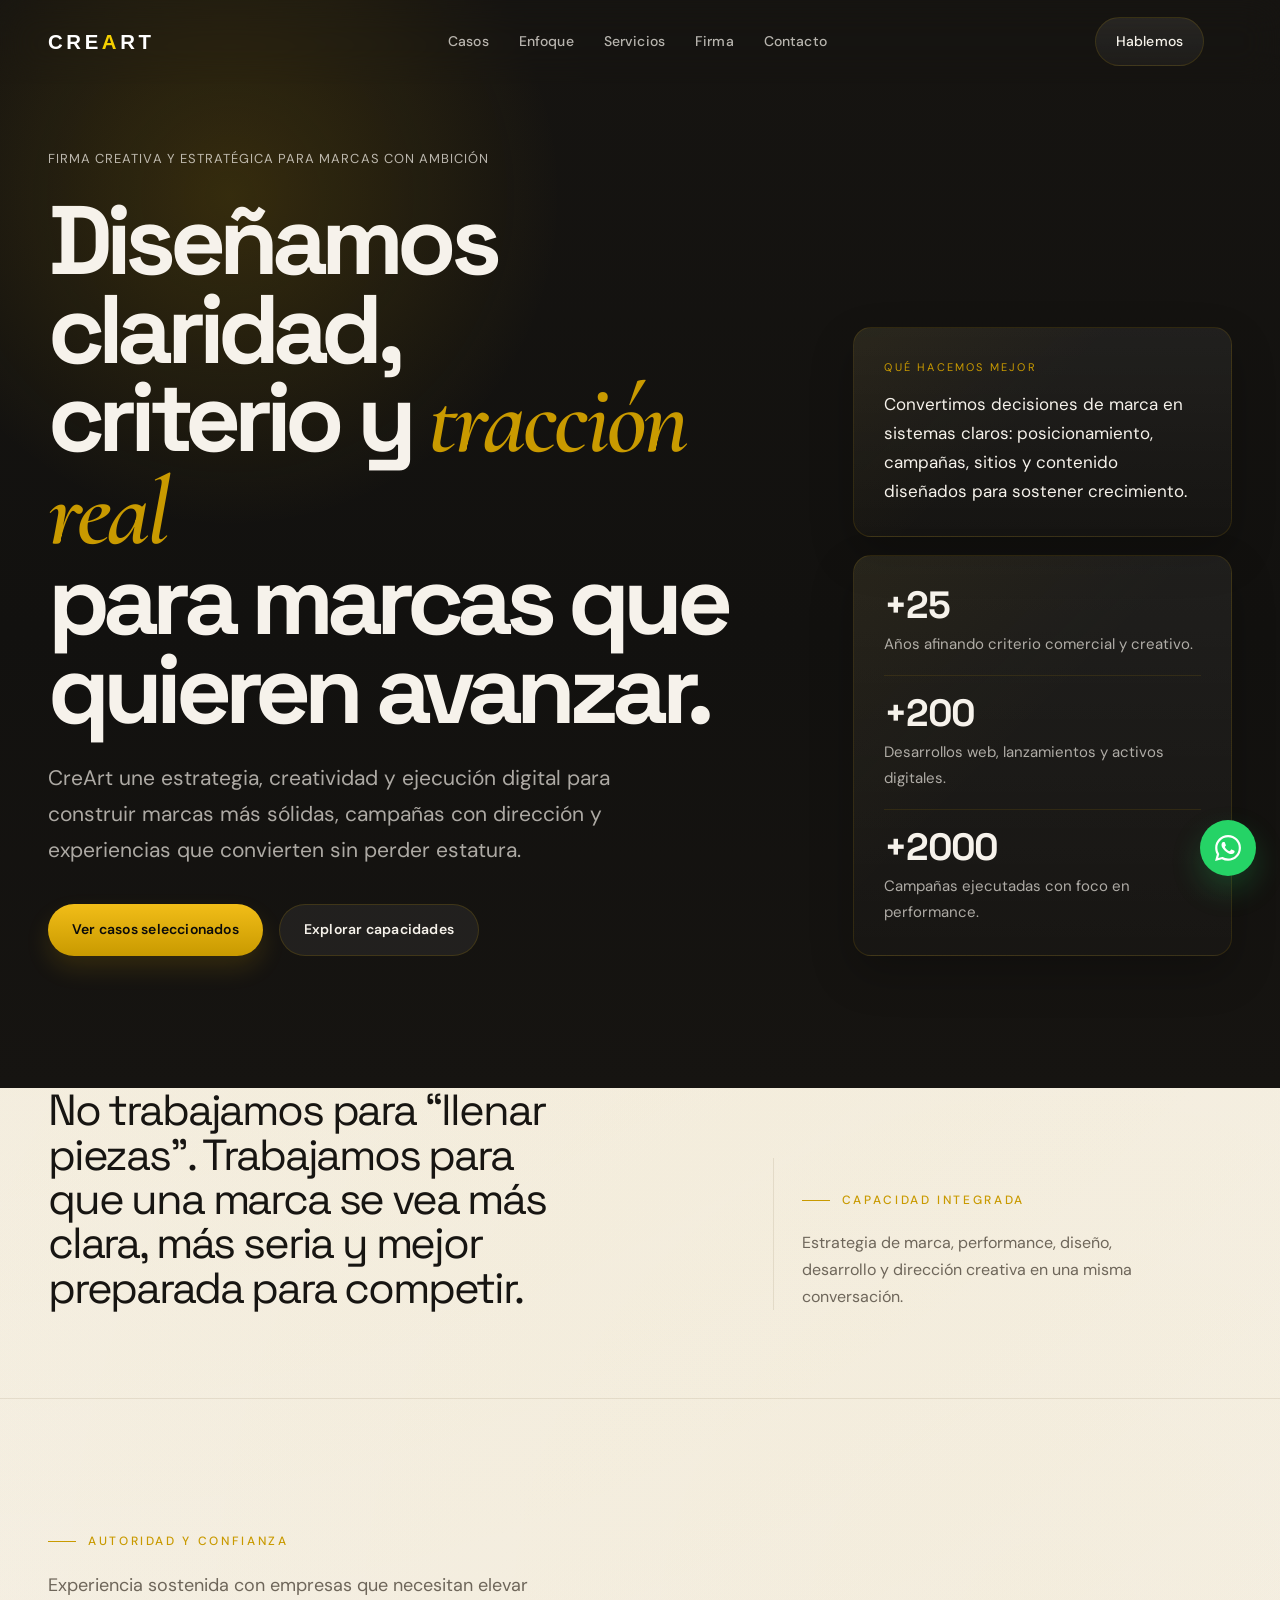
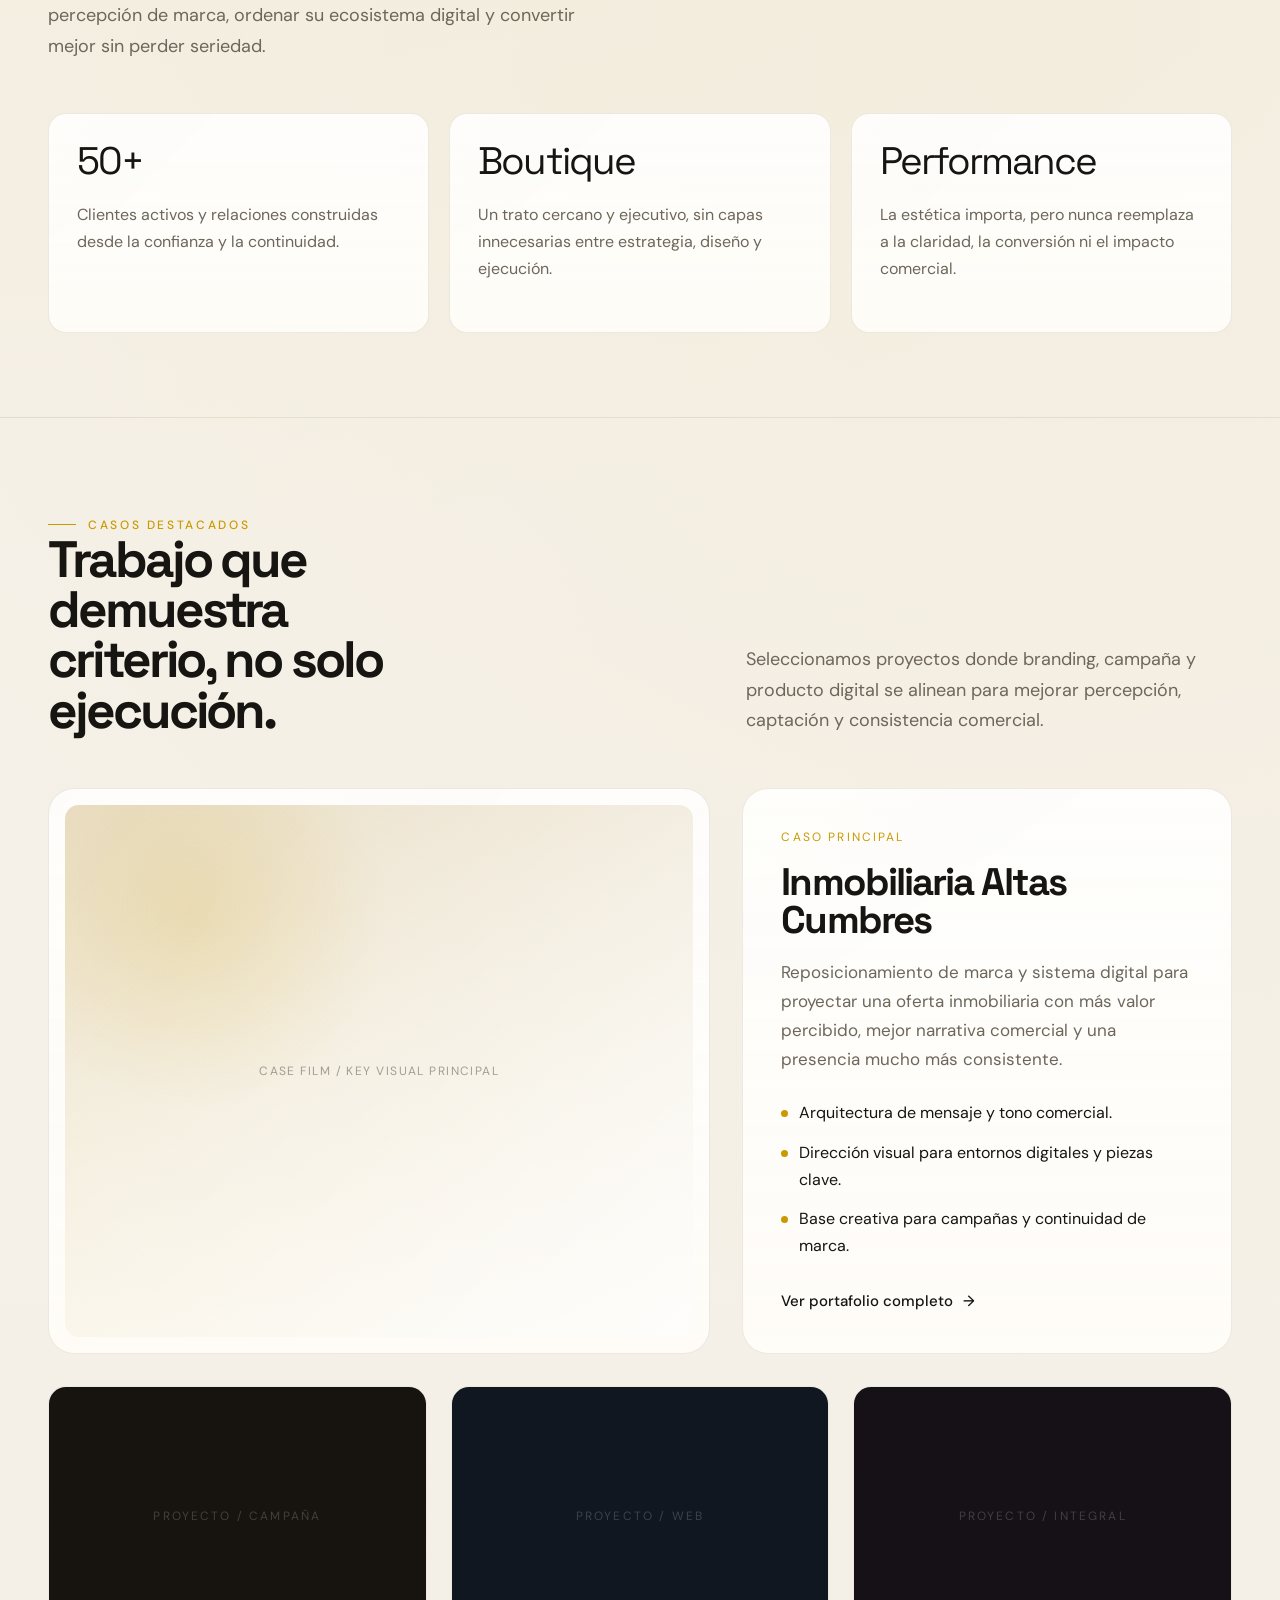
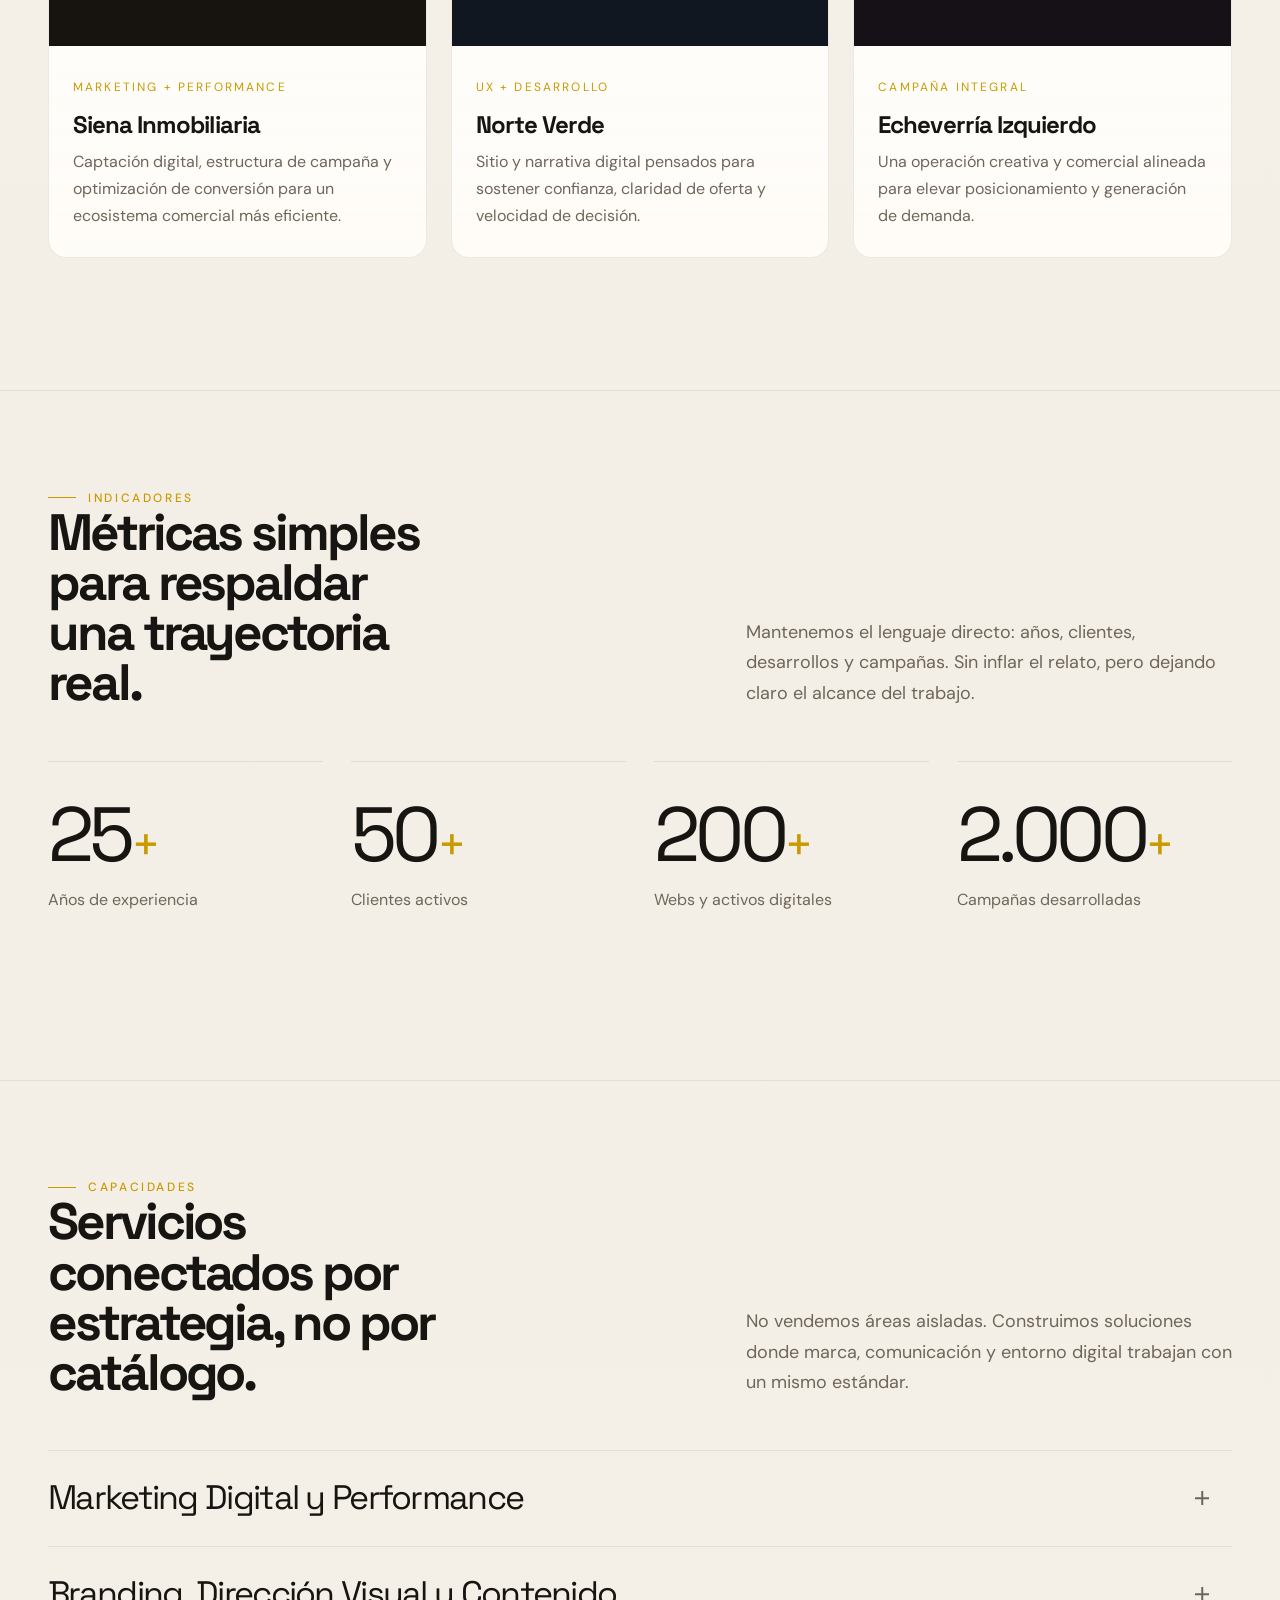
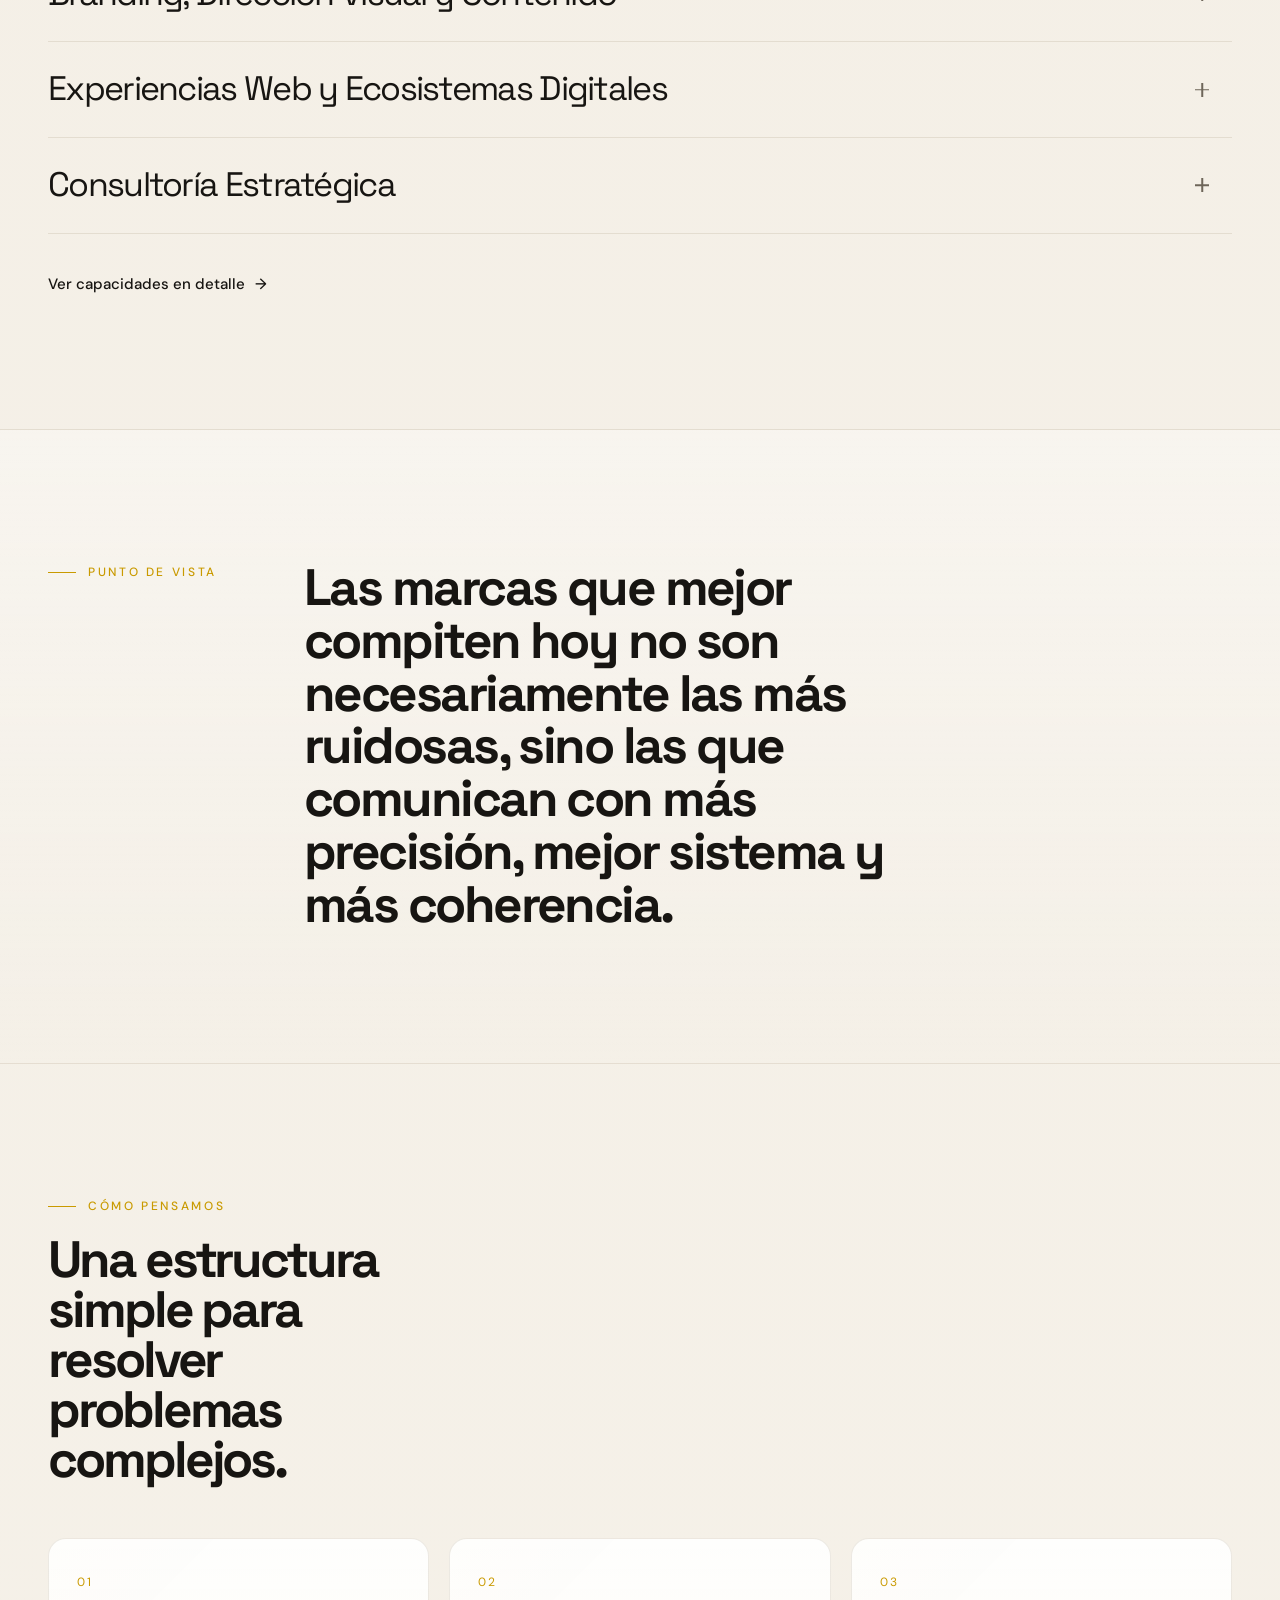
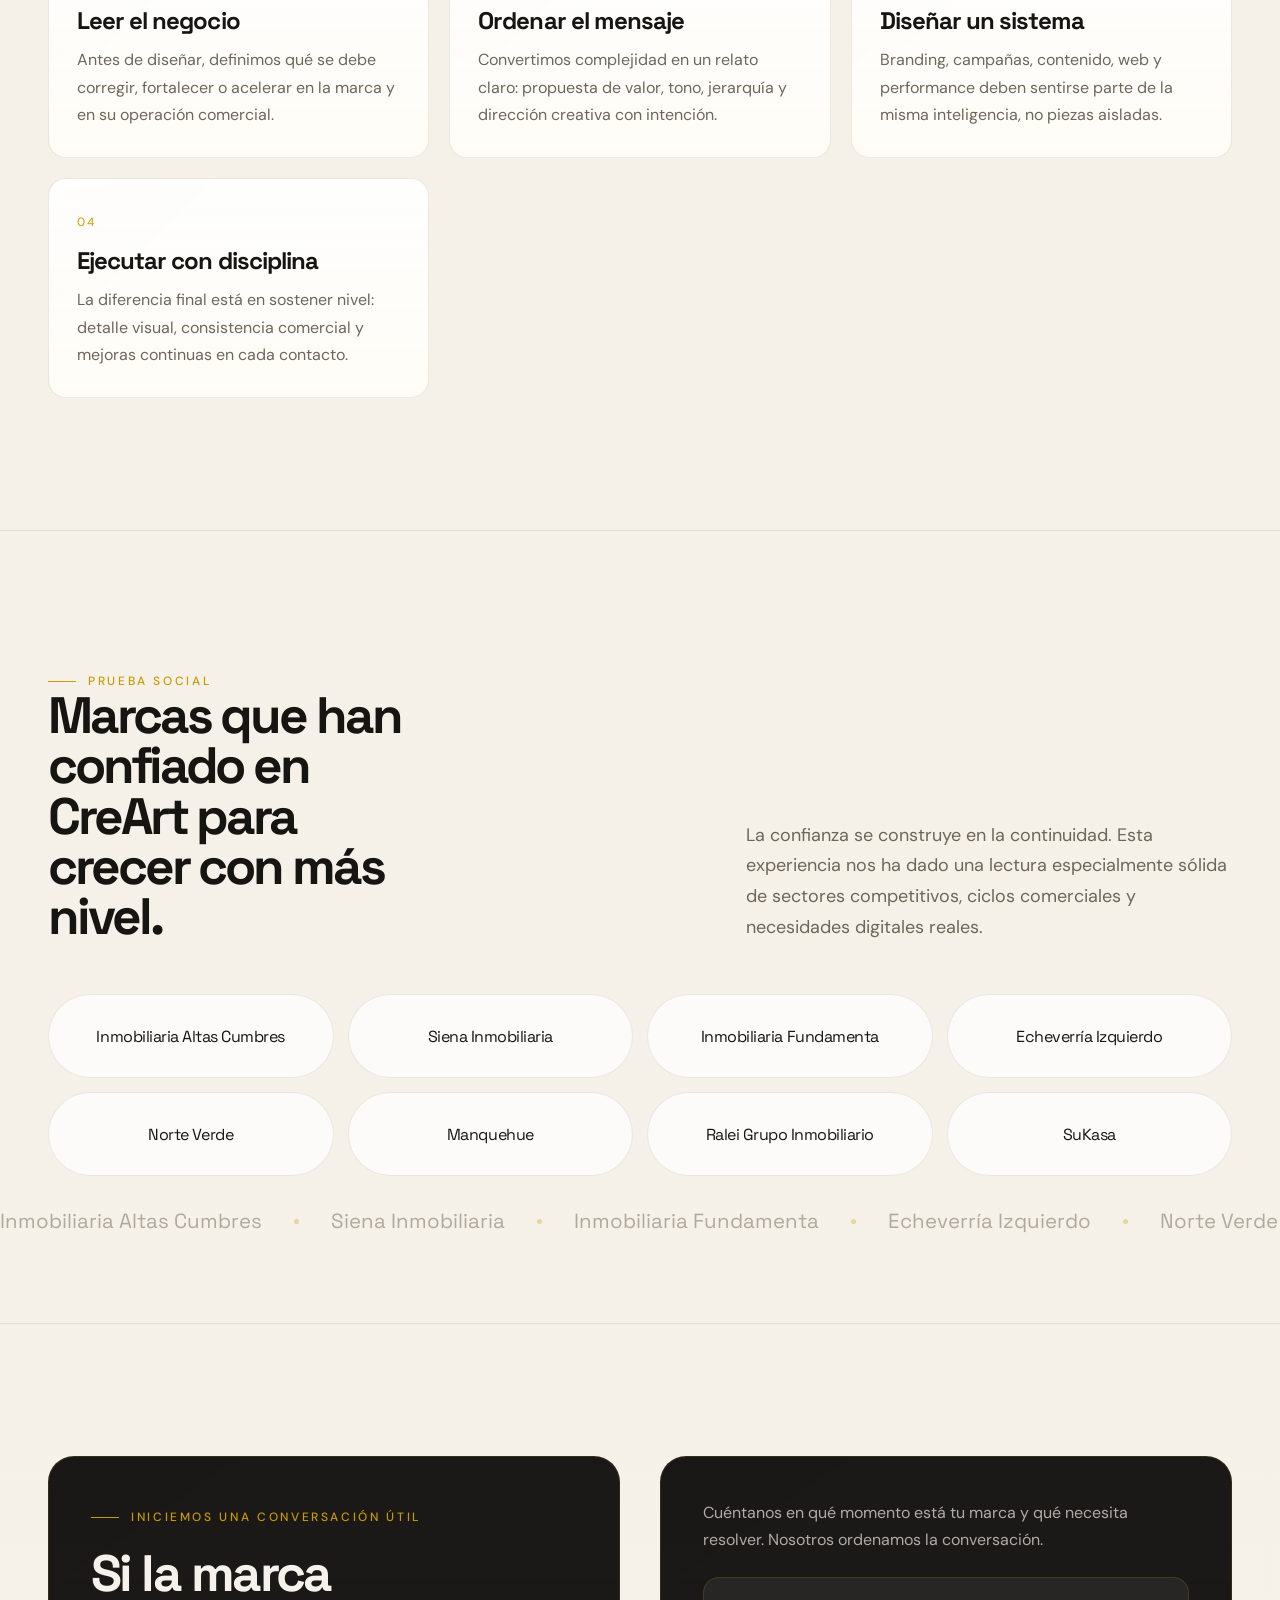
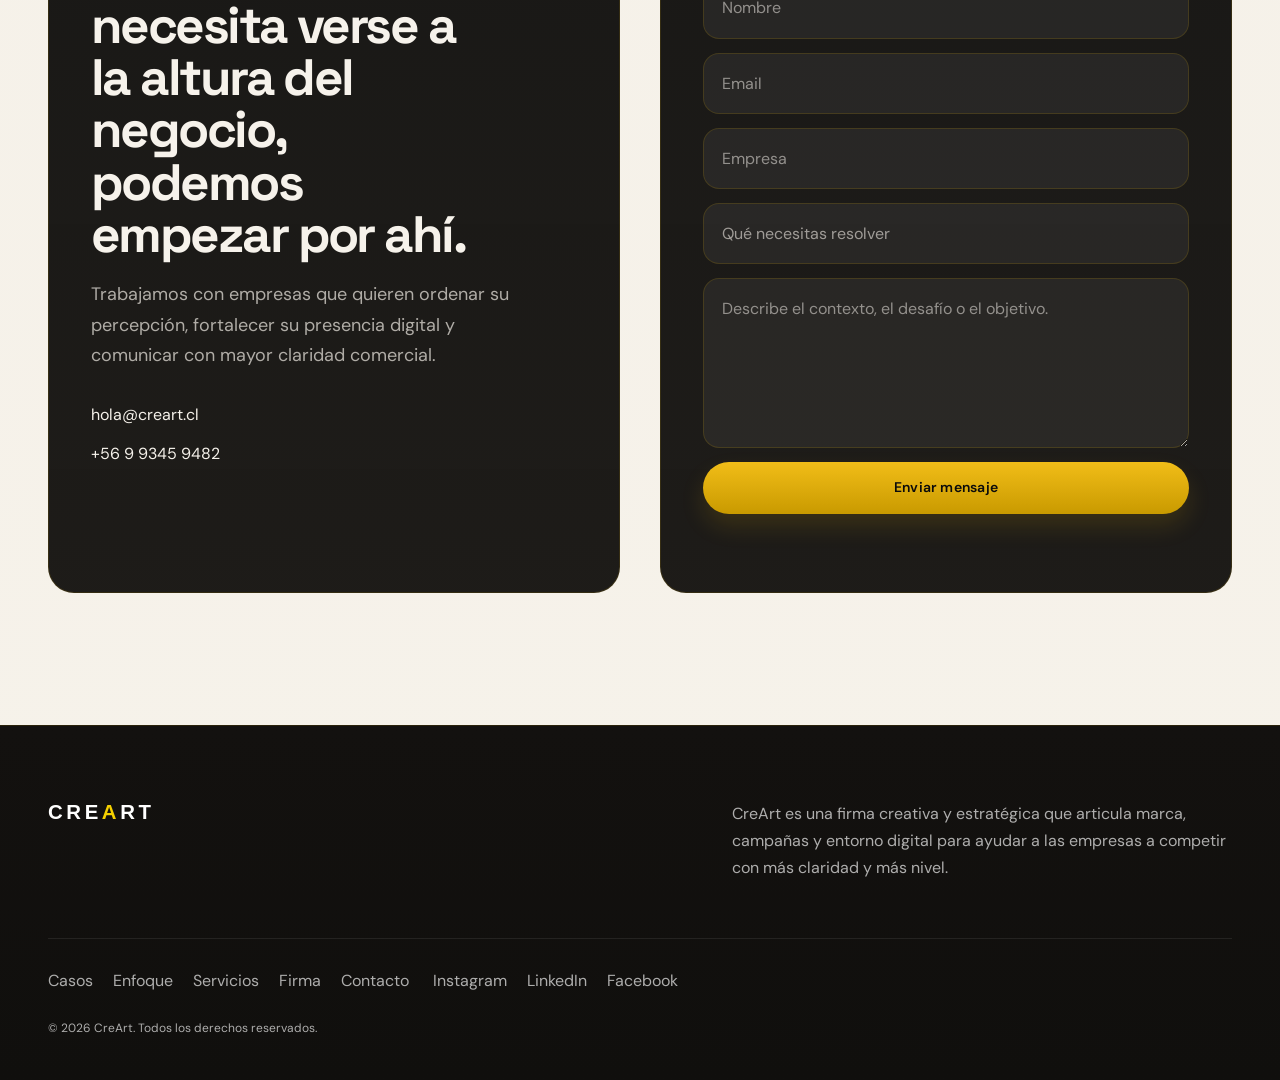
==== CreArt/index.html @ 44f17332 "Add files via upload" ====
<!DOCTYPE html>
<html lang="es">
<head>
  <meta charset="UTF-8">
  <meta name="viewport" content="width=device-width, initial-scale=1.0">
  <title>CreArt — Estrategia creativa para marcas que quieren avanzar</title>
  <meta name="description" content="CreArt es una firma creativa y estratégica especializada en branding, campañas, performance y desarrollo digital para marcas que necesitan crecer con criterio.">
  <meta property="og:title" content="CreArt — Estrategia creativa para marcas que quieren avanzar">
  <meta property="og:description" content="Construimos marcas, campañas y experiencias digitales con foco estratégico, impacto comercial y ejecución sólida.">
  <meta property="og:type" content="website">
  <meta property="og:url" content="https://creart.cl">
  <link rel="preconnect" href="https://fonts.googleapis.com">
  <link rel="preconnect" href="https://fonts.gstatic.com" crossorigin>
  <link href="https://fonts.googleapis.com/css2?family=Cormorant+Garamond:wght@500;600&family=Space+Grotesk:wght@400;500;700&family=DM+Sans:wght@300;400;500&display=swap" rel="stylesheet">
  <link rel="stylesheet" href="css/style.css?v=3">
  <link rel="stylesheet" href="css/components.css?v=3">
  <link rel="stylesheet" href="css/animations.css?v=3">
</head>
<body>

  <header class="nav" id="nav">
    <div class="nav__inner">
      <a href="index.html" class="nav__logo" aria-label="Ir al inicio de CreArt">
        <img src="assets/img/logo-creart.svg" alt="CreArt" class="logo-img" data-logo-dark="assets/img/logo-creart-dark.svg" data-logo-light="assets/img/logo-creart.svg">
      </a>
      <nav class="nav__menu" aria-label="Principal">
        <a href="#trabajo" class="nav__link">Casos</a>
        <a href="#enfoque" class="nav__link">Enfoque</a>
        <a href="servicios.html" class="nav__link">Servicios</a>
        <a href="nosotros.html" class="nav__link">Firma</a>
        <a href="contacto.html" class="nav__link">Contacto</a>
      </nav>
      <a href="#contacto" class="nav__cta">Hablemos</a>
      <button class="nav__hamburger" id="navToggle" aria-label="Abrir menú" aria-expanded="false" aria-controls="mobileMenu">
        <span></span>
        <span></span>
      </button>
    </div>
  </header>

  <div class="mobile-menu" id="mobileMenu">
    <nav class="mobile-menu__nav" aria-label="Menú móvil">
      <a href="#trabajo" class="mobile-menu__link">Casos</a>
      <a href="#enfoque" class="mobile-menu__link">Enfoque</a>
      <a href="servicios.html" class="mobile-menu__link">Servicios</a>
      <a href="nosotros.html" class="mobile-menu__link">Firma</a>
      <a href="contacto.html" class="mobile-menu__link">Contacto</a>
    </nav>
  </div>

  <main>

    <section class="hero hero--home">
      <div class="container hero__grid">
        <div class="hero__main">
          <p class="hero__eyebrow">Firma creativa y estratégica para marcas con ambición</p>
          <h1 class="hero__title">
            <span class="hero__line">Diseñamos claridad,</span>
            <span class="hero__line">criterio y <em>tracción real</em></span>
            <span class="hero__line">para marcas que quieren avanzar.</span>
          </h1>
          <p class="hero__sub">CreArt une estrategia, creatividad y ejecución digital para construir marcas más sólidas, campañas con dirección y experiencias que convierten sin perder estatura.</p>
          <div class="hero__actions">
            <a href="#trabajo" class="btn btn--primary">Ver casos seleccionados</a>
            <a href="servicios.html" class="btn btn--ghost">Explorar capacidades</a>
          </div>
        </div>
        <aside class="hero__aside reveal">
          <div class="hero-card hero-card--statement">
            <span class="hero-card__label">Qué hacemos mejor</span>
            <p>Convertimos decisiones de marca en sistemas claros: posicionamiento, campañas, sitios y contenido diseñados para sostener crecimiento.</p>
          </div>
          <div class="hero-card hero-card--metrics">
            <div class="hero-metric">
              <strong>+25</strong>
              <span>Años afinando criterio comercial y creativo.</span>
            </div>
            <div class="hero-metric">
              <strong>+200</strong>
              <span>Desarrollos web, lanzamientos y activos digitales.</span>
            </div>
            <div class="hero-metric">
              <strong>+2000</strong>
              <span>Campañas ejecutadas con foco en performance.</span>
            </div>
          </div>
        </aside>
      </div>
    </section>

    <section class="hero-band reveal">
      <div class="container hero-band__grid">
        <p class="hero-band__lead">No trabajamos para “llenar piezas”. Trabajamos para que una marca se vea más clara, más seria y mejor preparada para competir.</p>
        <div class="hero-band__panel">
          <span class="section-kicker">Capacidad integrada</span>
          <p>Estrategia de marca, performance, diseño, desarrollo y dirección creativa en una misma conversación.</p>
        </div>
      </div>
    </section>

    <section class="authority-strip">
      <div class="container">
        <div class="section-heading reveal">
          <span class="section-kicker">Autoridad y confianza</span>
          <p class="section-intro">Experiencia sostenida con empresas que necesitan elevar percepción de marca, ordenar su ecosistema digital y convertir mejor sin perder seriedad.</p>
        </div>
        <div class="authority-strip__grid">
          <div class="proof-card reveal">
            <span class="proof-card__value">50+</span>
            <p>Clientes activos y relaciones construidas desde la confianza y la continuidad.</p>
          </div>
          <div class="proof-card reveal">
            <span class="proof-card__value">Boutique</span>
            <p>Un trato cercano y ejecutivo, sin capas innecesarias entre estrategia, diseño y ejecución.</p>
          </div>
          <div class="proof-card reveal">
            <span class="proof-card__value">Performance</span>
            <p>La estética importa, pero nunca reemplaza a la claridad, la conversión ni el impacto comercial.</p>
          </div>
        </div>
      </div>
    </section>

    <section class="work work--editorial" id="trabajo">
      <div class="container">
        <div class="section-heading section-heading--split reveal">
          <div>
            <span class="section-kicker">Casos destacados</span>
            <h2 class="section-title">Trabajo que demuestra criterio, no solo ejecución.</h2>
          </div>
          <p class="section-intro">Seleccionamos proyectos donde branding, campaña y producto digital se alinean para mejorar percepción, captación y consistencia comercial.</p>
        </div>

        <div class="featured-case reveal">
          <div class="featured-case__visual">
            <div class="media-placeholder media-placeholder--large">
              <span>Case film / key visual principal</span>
            </div>
          </div>
          <div class="featured-case__content">
            <span class="featured-case__eyebrow">Caso principal</span>
            <h3>Inmobiliaria Altas Cumbres</h3>
            <p>Reposicionamiento de marca y sistema digital para proyectar una oferta inmobiliaria con más valor percibido, mejor narrativa comercial y una presencia mucho más consistente.</p>
            <ul class="case-points">
              <li>Arquitectura de mensaje y tono comercial.</li>
              <li>Dirección visual para entornos digitales y piezas clave.</li>
              <li>Base creativa para campañas y continuidad de marca.</li>
            </ul>
            <a href="trabajo.html" class="link-arrow">Ver portafolio completo <span>→</span></a>
          </div>
        </div>

        <div class="work__grid work__grid--refined">
          <a href="trabajo.html" class="work__item reveal">
            <div class="work__img" style="background:#17130f;">
              <span class="work__placeholder">Proyecto / campaña</span>
            </div>
            <div class="work__info">
              <span class="work__meta">Marketing + Performance</span>
              <h3 class="work__name">Siena Inmobiliaria</h3>
              <span class="work__desc">Captación digital, estructura de campaña y optimización de conversión para un ecosistema comercial más eficiente.</span>
            </div>
          </a>
          <a href="trabajo.html" class="work__item reveal">
            <div class="work__img" style="background:#101720;">
              <span class="work__placeholder">Proyecto / web</span>
            </div>
            <div class="work__info">
              <span class="work__meta">UX + Desarrollo</span>
              <h3 class="work__name">Norte Verde</h3>
              <span class="work__desc">Sitio y narrativa digital pensados para sostener confianza, claridad de oferta y velocidad de decisión.</span>
            </div>
          </a>
          <a href="trabajo.html" class="work__item reveal">
            <div class="work__img" style="background:#161116;">
              <span class="work__placeholder">Proyecto / integral</span>
            </div>
            <div class="work__info">
              <span class="work__meta">Campaña integral</span>
              <h3 class="work__name">Echeverría Izquierdo</h3>
              <span class="work__desc">Una operación creativa y comercial alineada para elevar posicionamiento y generación de demanda.</span>
            </div>
          </a>
        </div>
      </div>
    </section>

    <section class="stats stats--home reveal">
      <div class="container">
        <div class="section-heading section-heading--split">
          <div>
            <span class="section-kicker">Indicadores</span>
            <h2 class="section-title">Métricas simples para respaldar una trayectoria real.</h2>
          </div>
          <p class="section-intro">Mantenemos el lenguaje directo: años, clientes, desarrollos y campañas. Sin inflar el relato, pero dejando claro el alcance del trabajo.</p>
        </div>
        <div class="stats__grid">
          <div class="stats__item">
            <span class="stats__number" data-target="25">0</span><span class="stats__suffix">+</span>
            <span class="stats__label">Años de experiencia</span>
          </div>
          <div class="stats__item">
            <span class="stats__number" data-target="50">0</span><span class="stats__suffix">+</span>
            <span class="stats__label">Clientes activos</span>
          </div>
          <div class="stats__item">
            <span class="stats__number" data-target="200">0</span><span class="stats__suffix">+</span>
            <span class="stats__label">Webs y activos digitales</span>
          </div>
          <div class="stats__item">
            <span class="stats__number" data-target="2000">0</span><span class="stats__suffix">+</span>
            <span class="stats__label">Campañas desarrolladas</span>
          </div>
        </div>
      </div>
    </section>

    <section class="services services--home">
      <div class="container">
        <div class="section-heading section-heading--split reveal">
          <div>
            <span class="section-kicker">Capacidades</span>
            <h2 class="section-title">Servicios conectados por estrategia, no por catálogo.</h2>
          </div>
          <p class="section-intro">No vendemos áreas aisladas. Construimos soluciones donde marca, comunicación y entorno digital trabajan con un mismo estándar.</p>
        </div>
        <div class="services__list">

          <div class="accordion reveal" data-accordion>
            <button class="accordion__header" aria-expanded="false">
              <span class="accordion__title">Marketing Digital y Performance</span>
              <span class="accordion__icon"></span>
            </button>
            <div class="accordion__body">
              <div class="accordion__content">
                <p class="accordion__desc">Diseñamos campañas con lógica de negocio: adquisición, segmentación, piezas, automatización, análisis y optimización sostenida.</p>
                <div class="accordion__tags">
                  <span>Meta Ads</span>
                  <span>Google Ads</span>
                  <span>SEM</span>
                  <span>Automation</span>
                  <span>Analytics</span>
                  <span>Performance Creative</span>
                </div>
              </div>
            </div>
          </div>

          <div class="accordion reveal" data-accordion>
            <button class="accordion__header" aria-expanded="false">
              <span class="accordion__title">Branding, Dirección Visual y Contenido</span>
              <span class="accordion__icon"></span>
            </button>
            <div class="accordion__body">
              <div class="accordion__content">
                <p class="accordion__desc">Construimos identidad, sistemas visuales y criterios de presentación para que la marca gane reconocimiento y seriedad en cada punto de contacto.</p>
                <div class="accordion__tags">
                  <span>Identidad Visual</span>
                  <span>Sistema de Marca</span>
                  <span>Dirección de Arte</span>
                  <span>Contenido</span>
                  <span>Piezas Comerciales</span>
                </div>
              </div>
            </div>
          </div>

          <div class="accordion reveal" data-accordion>
            <button class="accordion__header" aria-expanded="false">
              <span class="accordion__title">Experiencias Web y Ecosistemas Digitales</span>
              <span class="accordion__icon"></span>
            </button>
            <div class="accordion__body">
              <div class="accordion__content">
                <p class="accordion__desc">Sitios, landing pages y activos digitales diseñados para elevar percepción, ordenar información y mejorar conversión con una experiencia más precisa.</p>
                <div class="accordion__tags">
                  <span>UX/UI</span>
                  <span>Web Corporativa</span>
                  <span>Landing Pages</span>
                  <span>Optimización</span>
                  <span>Mobile First</span>
                </div>
              </div>
            </div>
          </div>

          <div class="accordion reveal" data-accordion>
            <button class="accordion__header" aria-expanded="false">
              <span class="accordion__title">Consultoría Estratégica</span>
              <span class="accordion__icon"></span>
            </button>
            <div class="accordion__body">
              <div class="accordion__content">
                <p class="accordion__desc">Acompañamos decisiones de posicionamiento, narrativa y comercialización para alinear mejor la marca con sus objetivos de crecimiento.</p>
                <div class="accordion__tags">
                  <span>Diagnóstico</span>
                  <span>Posicionamiento</span>
                  <span>Comunicación</span>
                  <span>Estrategia Comercial</span>
                </div>
              </div>
            </div>
          </div>

        </div>
        <div class="services__cta reveal">
          <a href="servicios.html" class="link-arrow">Ver capacidades en detalle <span>→</span></a>
        </div>
      </div>
    </section>

    <section class="editorial-statement reveal">
      <div class="container editorial-statement__grid">
        <span class="section-kicker">Punto de vista</span>
        <h2>Las marcas que mejor compiten hoy no son necesariamente las más ruidosas, sino las que comunican con más precisión, mejor sistema y más coherencia.</h2>
      </div>
    </section>

    <section class="strategy" id="enfoque">
      <div class="container">
        <div class="section-heading reveal">
          <span class="section-kicker">Cómo pensamos</span>
          <h2 class="section-title">Una estructura simple para resolver problemas complejos.</h2>
        </div>
        <div class="strategy__grid">
          <article class="strategy-card reveal">
            <span class="strategy-card__index">01</span>
            <h3>Leer el negocio</h3>
            <p>Antes de diseñar, definimos qué se debe corregir, fortalecer o acelerar en la marca y en su operación comercial.</p>
          </article>
          <article class="strategy-card reveal">
            <span class="strategy-card__index">02</span>
            <h3>Ordenar el mensaje</h3>
            <p>Convertimos complejidad en un relato claro: propuesta de valor, tono, jerarquía y dirección creativa con intención.</p>
          </article>
          <article class="strategy-card reveal">
            <span class="strategy-card__index">03</span>
            <h3>Diseñar un sistema</h3>
            <p>Branding, campañas, contenido, web y performance deben sentirse parte de la misma inteligencia, no piezas aisladas.</p>
          </article>
          <article class="strategy-card reveal">
            <span class="strategy-card__index">04</span>
            <h3>Ejecutar con disciplina</h3>
            <p>La diferencia final está en sostener nivel: detalle visual, consistencia comercial y mejoras continuas en cada contacto.</p>
          </article>
        </div>
      </div>
    </section>

    <section class="clients-proof">
      <div class="container">
        <div class="section-heading section-heading--split reveal">
          <div>
            <span class="section-kicker">Prueba social</span>
            <h2 class="section-title">Marcas que han confiado en CreArt para crecer con más nivel.</h2>
          </div>
          <p class="section-intro">La confianza se construye en la continuidad. Esta experiencia nos ha dado una lectura especialmente sólida de sectores competitivos, ciclos comerciales y necesidades digitales reales.</p>
        </div>
        <div class="clients-wall reveal">
          <span class="clients-wall__item">Inmobiliaria Altas Cumbres</span>
          <span class="clients-wall__item">Siena Inmobiliaria</span>
          <span class="clients-wall__item">Inmobiliaria Fundamenta</span>
          <span class="clients-wall__item">Echeverría Izquierdo</span>
          <span class="clients-wall__item">Norte Verde</span>
          <span class="clients-wall__item">Manquehue</span>
          <span class="clients-wall__item">Ralei Grupo Inmobiliario</span>
          <span class="clients-wall__item">SuKasa</span>
        </div>
      </div>
      <div class="marquee">
        <div class="marquee__track">
          <span class="marquee__item">Inmobiliaria Altas Cumbres</span>
          <span class="marquee__dot"></span>
          <span class="marquee__item">Siena Inmobiliaria</span>
          <span class="marquee__dot"></span>
          <span class="marquee__item">Inmobiliaria Fundamenta</span>
          <span class="marquee__dot"></span>
          <span class="marquee__item">Echeverría Izquierdo</span>
          <span class="marquee__dot"></span>
          <span class="marquee__item">Norte Verde</span>
          <span class="marquee__dot"></span>
          <span class="marquee__item">Manquehue</span>
          <span class="marquee__dot"></span>
          <span class="marquee__item">Ralei Grupo Inmobiliario</span>
          <span class="marquee__dot"></span>
          <span class="marquee__item">SuKasa</span>
          <span class="marquee__dot"></span>
          <span class="marquee__item">Inmobiliaria Altas Cumbres</span>
          <span class="marquee__dot"></span>
          <span class="marquee__item">Siena Inmobiliaria</span>
          <span class="marquee__dot"></span>
          <span class="marquee__item">Inmobiliaria Fundamenta</span>
          <span class="marquee__dot"></span>
          <span class="marquee__item">Echeverría Izquierdo</span>
          <span class="marquee__dot"></span>
          <span class="marquee__item">Norte Verde</span>
          <span class="marquee__dot"></span>
          <span class="marquee__item">Manquehue</span>
          <span class="marquee__dot"></span>
          <span class="marquee__item">Ralei Grupo Inmobiliario</span>
          <span class="marquee__dot"></span>
          <span class="marquee__item">SuKasa</span>
          <span class="marquee__dot"></span>
        </div>
      </div>
    </section>

    <section class="contact contact--premium" id="contacto">
      <div class="container contact__shell">
        <div class="contact__intro reveal">
          <span class="section-kicker">Iniciemos una conversación útil</span>
          <h2 class="contact__heading">Si la marca necesita verse a la altura del negocio, podemos empezar por ahí.</h2>
          <p class="contact__sub">Trabajamos con empresas que quieren ordenar su percepción, fortalecer su presencia digital y comunicar con mayor claridad comercial.</p>
          <div class="contact__direct">
            <a href="mailto:hola@creart.cl">hola@creart.cl</a>
            <a href="tel:+56993459482">+56 9 9345 9482</a>
          </div>
        </div>
        <div class="contact__panel reveal">
          <div class="contact__panel-copy">
            <p>Cuéntanos en qué momento está tu marca y qué necesita resolver. Nosotros ordenamos la conversación.</p>
          </div>
          <form class="contact__form" id="contactForm" data-success-message="Gracias. Recibimos tu mensaje y te responderemos pronto.">
            <input type="text" name="nombre" placeholder="Nombre" required>
            <input type="email" name="email" placeholder="Email" required>
            <input type="text" name="empresa" placeholder="Empresa">
            <select name="servicio">
              <option value="" disabled selected>Qué necesitas resolver</option>
              <option value="marketing">Performance y campañas</option>
              <option value="branding">Branding y dirección visual</option>
              <option value="web">Sitio o experiencia digital</option>
              <option value="consultoria">Consultoría estratégica</option>
            </select>
            <textarea name="mensaje" placeholder="Describe el contexto, el desafío o el objetivo." rows="5"></textarea>
            <button type="submit" class="btn btn--primary">Enviar mensaje</button>
            <p class="form-feedback" aria-live="polite"></p>
          </form>
        </div>
      </div>
    </section>

  </main>

  <footer class="footer">
    <div class="container">
      <div class="footer__top">
        <div class="footer__brand">
          <img src="assets/img/logo-creart.svg" alt="CreArt" class="logo-img">
        </div>
        <div class="footer__copy">
          <p>CreArt es una firma creativa y estratégica que articula marca, campañas y entorno digital para ayudar a las empresas a competir con más claridad y más nivel.</p>
        </div>
      </div>
      <div class="footer__bottom">
        <div class="footer__links">
          <a href="#trabajo">Casos</a>
          <a href="#enfoque">Enfoque</a>
          <a href="servicios.html">Servicios</a>
          <a href="nosotros.html">Firma</a>
          <a href="contacto.html">Contacto</a>
        </div>
        <div class="footer__social">
          <a href="#" target="_blank" rel="noopener">Instagram</a>
          <a href="#" target="_blank" rel="noopener">LinkedIn</a>
          <a href="#" target="_blank" rel="noopener">Facebook</a>
        </div>
        <p class="footer__legal">&copy; 2026 CreArt. Todos los derechos reservados.</p>
      </div>
    </div>
  </footer>

  <a href="https://wa.me/56993459482" class="whatsapp" target="_blank" rel="noopener" aria-label="WhatsApp">
    <svg class="whatsapp__icon" viewBox="0 0 24 24" fill="currentColor"><path d="M17.472 14.382c-.297-.149-1.758-.867-2.03-.967-.273-.099-.471-.148-.67.15-.197.297-.767.966-.94 1.164-.173.199-.347.223-.644.075-.297-.15-1.255-.463-2.39-1.475-.883-.788-1.48-1.761-1.653-2.059-.173-.297-.018-.458.13-.606.134-.133.298-.347.446-.52.149-.174.198-.298.298-.497.099-.198.05-.371-.025-.52-.075-.149-.669-1.612-.916-2.207-.242-.579-.487-.5-.669-.51-.173-.008-.371-.01-.57-.01-.198 0-.52.074-.792.372-.272.297-1.04 1.016-1.04 2.479 0 1.462 1.065 2.875 1.213 3.074.149.198 2.096 3.2 5.077 4.487.709.306 1.262.489 1.694.625.712.227 1.36.195 1.871.118.571-.085 1.758-.719 2.006-1.413.248-.694.248-1.289.173-1.413-.074-.124-.272-.198-.57-.347m-5.421 7.403h-.004a9.87 9.87 0 01-5.031-1.378l-.361-.214-3.741.982.998-3.648-.235-.374a9.86 9.86 0 01-1.51-5.26c.001-5.45 4.436-9.884 9.888-9.884 2.64 0 5.122 1.03 6.988 2.898a9.825 9.825 0 012.893 6.994c-.003 5.45-4.437 9.884-9.885 9.884m8.413-18.297A11.815 11.815 0 0012.05 0C5.495 0 .16 5.335.157 11.892c0 2.096.547 4.142 1.588 5.945L.057 24l6.305-1.654a11.882 11.882 0 005.683 1.448h.005c6.554 0 11.89-5.335 11.893-11.893a11.821 11.821 0 00-3.48-8.413z"/></svg>
  </a>

  <script src="js/main.js"></script>
</body>
</html>
---- CreArt/css/style.css ----
:root {
  --color-bg: #f4efe6;
  --color-bg-alt: #ede6da;
  --color-bg-soft: #faf7f1;
  --color-bg-card: #fffdf8;
  --color-text: #171512;
  --color-text-muted: #6e665a;
  --color-text-dim: #948a7c;
  --color-border: rgba(130, 108, 72, 0.14);
  --color-border-strong: rgba(130, 108, 72, 0.25);
  --color-accent: #c99a00;
  --color-accent-hover: #b98d00;
  --color-black: #111111;
  --color-dark-surface: #12110f;
  --color-dark-surface-2: #191714;
  --color-dark-text: #f6f2eb;
  --color-dark-muted: rgba(246, 242, 235, 0.68);
  --font-heading: "Space Grotesk", sans-serif;
  --font-body: "DM Sans", sans-serif;
  --font-accent: "Cormorant Garamond", serif;
  --nav-height: 84px;
  --container-max: 1440px;
  --section-padding: 132px;
  --section-padding-tight: 88px;
  --radius-lg: 26px;
  --radius-md: 18px;
  --radius-sm: 12px;
  --shadow-soft: 0 18px 44px rgba(0, 0, 0, 0.22);
  --transition: 0.45s cubic-bezier(0.22, 1, 0.36, 1);
}

*,
*::before,
*::after {
  box-sizing: border-box;
  margin: 0;
  padding: 0;
}

html {
  scroll-behavior: smooth;
  -webkit-font-smoothing: antialiased;
  -moz-osx-font-smoothing: grayscale;
  color-scheme: light;
}

body {
  font-family: var(--font-body);
  font-size: 16px;
  line-height: 1.7;
  color: var(--color-text);
  background:
    radial-gradient(circle at top left, rgba(201, 154, 0, 0.09), transparent 24%),
    radial-gradient(circle at 82% 18%, rgba(201, 154, 0, 0.04), transparent 18%),
    linear-gradient(180deg, #f7f3eb 0%, #f4efe6 42%, #f6f2ea 100%);
  overflow-x: hidden;
}

a {
  color: inherit;
  text-decoration: none;
}

img {
  display: block;
  max-width: 100%;
}

button,
input,
select,
textarea {
  font: inherit;
}

button {
  border: none;
  background: none;
  color: inherit;
  cursor: pointer;
}

.container {
  width: min(100%, var(--container-max));
  margin: 0 auto;
  padding: 0 48px;
}

.section-kicker {
  display: inline-flex;
  align-items: center;
  gap: 12px;
  font-size: 12px;
  font-weight: 500;
  letter-spacing: 0.22em;
  text-transform: uppercase;
  color: var(--color-accent);
}

.section-kicker::before {
  content: "";
  width: 28px;
  height: 1px;
  background: currentColor;
}

.section-heading {
  display: grid;
  gap: 18px;
  margin-bottom: 52px;
}

.section-heading--split {
  grid-template-columns: minmax(0, 1.15fr) minmax(280px, 0.85fr);
  align-items: end;
  gap: 40px;
}

.section-title {
  font-family: var(--font-heading);
  font-size: clamp(34px, 4vw, 60px);
  line-height: 0.98;
  letter-spacing: -0.06em;
  max-width: 12ch;
}

.section-intro {
  max-width: 44ch;
  font-size: 18px;
  color: var(--color-text-muted);
}

.nav {
  position: fixed;
  inset: 0 0 auto;
  height: var(--nav-height);
  z-index: 1000;
  border-bottom: 1px solid transparent;
  transition: background 0.3s ease, border-color 0.3s ease, backdrop-filter 0.3s ease, color 0.3s ease;
}

.nav--scrolled {
  background: rgba(247, 243, 235, 0.92);
  border-bottom-color: var(--color-border);
  backdrop-filter: blur(24px);
  -webkit-backdrop-filter: blur(24px);
}

.nav {
  background: rgba(247, 243, 235, 0.74);
  backdrop-filter: blur(18px);
  -webkit-backdrop-filter: blur(18px);
}

.nav__inner {
  display: grid;
  grid-template-columns: auto 1fr auto auto;
  align-items: center;
  gap: 28px;
  height: 100%;
  max-width: var(--container-max);
  margin: 0 auto;
  padding: 0 48px;
}

.logo-img {
  width: auto;
  height: 24px;
}

.nav__menu {
  display: flex;
  justify-content: center;
  gap: 30px;
}

.nav__link,
.nav__cta {
  position: relative;
  font-size: 14px;
  font-weight: 500;
  letter-spacing: 0.01em;
  transition: color 0.25s ease;
}

.nav__link {
  color: var(--color-text-muted);
}

.nav__link:hover,
.nav__cta:hover {
  color: var(--color-accent);
}

.nav__cta {
  padding: 12px 20px;
  border: 1px solid var(--color-border);
  border-radius: 999px;
  color: var(--color-text);
  background: linear-gradient(180deg, rgba(255, 255, 255, 0.9), rgba(255, 253, 248, 0.72));
}

.nav--on-dark {
  background: transparent;
  border-bottom-color: transparent;
}

.nav--on-dark.nav--scrolled {
  background: rgba(18, 17, 15, 0.78);
  border-bottom-color: rgba(201, 154, 0, 0.14);
}

.nav--on-dark .nav__link {
  color: rgba(246, 242, 235, 0.72);
}

.nav--on-dark .nav__link:hover,
.nav--on-dark .nav__cta:hover {
  color: var(--color-accent);
}

.nav--on-dark .nav__cta {
  color: var(--color-dark-text);
  border-color: rgba(201, 154, 0, 0.16);
  background: linear-gradient(180deg, rgba(255, 255, 255, 0.08), rgba(255, 255, 255, 0.04));
}

.nav--on-dark .nav__hamburger span {
  background: var(--color-dark-text);
}

.nav__hamburger {
  display: none;
  width: 44px;
  height: 44px;
  align-items: center;
  justify-content: center;
  position: relative;
  z-index: 1001;
}

.nav__hamburger span {
  position: absolute;
  width: 24px;
  height: 1.5px;
  background: var(--color-text);
  transition: transform 0.3s ease, opacity 0.3s ease;
}

.nav__hamburger span:first-child {
  transform: translateY(-4px);
}

.nav__hamburger span:last-child {
  transform: translateY(4px);
}

.nav__hamburger.active span:first-child {
  transform: rotate(45deg);
}

.nav__hamburger.active span:last-child {
  transform: rotate(-45deg);
}

.mobile-menu {
  position: fixed;
  inset: 0;
  z-index: 999;
  display: grid;
  align-items: center;
  padding: 0 48px;
  background: rgba(247, 243, 235, 0.98);
  opacity: 0;
  pointer-events: none;
  transition: opacity 0.35s ease;
}

.mobile-menu.active {
  opacity: 1;
  pointer-events: auto;
}

.mobile-menu__nav {
  display: flex;
  flex-direction: column;
  gap: 10px;
}

.mobile-menu__link {
  font-family: var(--font-heading);
  font-size: clamp(38px, 8vw, 64px);
  line-height: 1;
  letter-spacing: -0.05em;
  color: var(--color-text-dim);
  transition: color 0.25s ease, transform 0.25s ease;
}

.mobile-menu__link:hover {
  color: var(--color-text);
  transform: translateX(8px);
}

.hero {
  padding: calc(var(--nav-height) + 64px) 0 var(--section-padding);
}

.hero--home {
  min-height: 100vh;
  display: flex;
  align-items: center;
  color: var(--color-dark-text);
  background:
    radial-gradient(circle at 18% 18%, rgba(201, 154, 0, 0.18), transparent 24%),
    linear-gradient(180deg, #161411 0%, #12110f 58%, #161411 100%);
}

.hero__grid {
  display: grid;
  grid-template-columns: minmax(0, 1.4fr) minmax(300px, 0.7fr);
  gap: 48px;
  align-items: end;
}

.hero__main {
  max-width: 900px;
}

.hero__eyebrow {
  margin-bottom: 26px;
  color: rgba(246, 242, 235, 0.72);
  font-size: 13px;
  letter-spacing: 0.08em;
  text-transform: uppercase;
}

.hero__title {
  font-family: var(--font-heading);
  font-size: clamp(48px, 7.6vw, 112px);
  line-height: 0.91;
  letter-spacing: -0.07em;
}

.hero__line {
  display: block;
}

.hero__title em {
  color: var(--color-accent);
  font-family: var(--font-accent);
  font-style: italic;
  font-weight: 600;
  letter-spacing: -0.03em;
}

.hero__sub {
  margin-top: 28px;
  max-width: 42ch;
  font-size: clamp(18px, 1.9vw, 21px);
  color: var(--color-dark-muted);
}

.hero__actions {
  display: flex;
  flex-wrap: wrap;
  gap: 16px;
  margin-top: 36px;
}

.hero__aside {
  display: grid;
  gap: 18px;
}

.hero-card {
  padding: 30px;
  border: 1px solid rgba(201, 154, 0, 0.14);
  border-radius: var(--radius-md);
  background:
    linear-gradient(180deg, rgba(255, 255, 255, 0.06), rgba(255, 255, 255, 0.015)),
    linear-gradient(135deg, rgba(201, 154, 0, 0.05), transparent 45%);
  box-shadow: var(--shadow-soft);
}

.hero-card__label {
  display: block;
  margin-bottom: 14px;
  color: var(--color-accent);
  text-transform: uppercase;
  letter-spacing: 0.2em;
  font-size: 11px;
}

.hero-card p {
  font-size: 17px;
  color: var(--color-dark-text);
}

.hero-metric + .hero-metric {
  margin-top: 18px;
  padding-top: 18px;
  border-top: 1px solid rgba(201, 154, 0, 0.12);
}

.hero-metric strong {
  display: block;
  font-family: var(--font-heading);
  font-size: 38px;
  line-height: 1;
  letter-spacing: -0.05em;
}

.hero-metric span {
  display: block;
  margin-top: 8px;
  color: var(--color-dark-muted);
  font-size: 15px;
}

.hero-band {
  padding-bottom: var(--section-padding-tight);
}

.hero-band__grid {
  display: grid;
  grid-template-columns: minmax(0, 1.2fr) minmax(280px, 0.8fr);
  gap: 36px;
  align-items: end;
}

.hero-band__lead {
  font-family: var(--font-heading);
  font-size: clamp(26px, 3.4vw, 48px);
  line-height: 1.02;
  letter-spacing: -0.05em;
  max-width: 18ch;
}

.hero-band__panel {
  padding: 24px 0 0 28px;
  border-left: 1px solid var(--color-border);
}

.hero-band__panel p {
  margin-top: 18px;
  max-width: 32ch;
  color: var(--color-text-muted);
}

.clients-proof,
.authority-strip,
.clients,
.work,
.services,
.stats,
.contact,
.strategy,
.editorial-statement {
  padding: var(--section-padding) 0;
  border-top: 1px solid var(--color-border);
}

.clients-proof,
.authority-strip {
  padding-bottom: 84px;
}

.clients-proof__grid,
.authority-strip__grid,
.strategy__grid {
  display: grid;
  grid-template-columns: repeat(3, minmax(0, 1fr));
  gap: 20px;
}

.proof-card,
.strategy-card {
  min-height: 220px;
  padding: 28px;
  border: 1px solid var(--color-border);
  border-radius: var(--radius-md);
  background:
    linear-gradient(180deg, rgba(255, 255, 255, 0.88), rgba(255, 253, 248, 0.92)),
    linear-gradient(135deg, rgba(201, 154, 0, 0.035), transparent 55%);
  transition: transform var(--transition), border-color var(--transition), background var(--transition);
}

.stats--home {
  padding-top: var(--section-padding-tight);
}

.proof-card:hover,
.strategy-card:hover {
  transform: translateY(-6px);
  border-color: var(--color-border-strong);
}

.proof-card__value {
  display: block;
  margin-bottom: 20px;
  font-family: var(--font-heading);
  font-size: clamp(30px, 3vw, 46px);
  line-height: 1;
  letter-spacing: -0.05em;
}

.proof-card p,
.strategy-card p {
  color: var(--color-text-muted);
}

.marquee {
  overflow: hidden;
  margin-top: 28px;
  white-space: nowrap;
  opacity: 0.7;
}

.marquee__track {
  display: inline-flex;
  align-items: center;
  gap: 32px;
  min-width: max-content;
  animation: marqueeScroll 32s linear infinite;
}

.marquee__item {
  font-family: var(--font-heading);
  font-size: clamp(16px, 1.6vw, 22px);
  color: var(--color-text-dim);
}

.marquee__dot {
  width: 5px;
  height: 5px;
  border-radius: 50%;
  background: var(--color-accent);
  opacity: 0.45;
}

.work--editorial {
  padding-top: var(--section-padding-tight);
}

.featured-case {
  display: grid;
  grid-template-columns: minmax(0, 1.15fr) minmax(320px, 0.85fr);
  gap: 32px;
  align-items: stretch;
  margin-bottom: 32px;
}

.featured-case__visual,
.featured-case__content {
  border-radius: var(--radius-lg);
}

.featured-case__visual {
  padding: 16px;
  border: 1px solid var(--color-border);
  background:
    linear-gradient(180deg, rgba(255, 255, 255, 0.86), rgba(255, 253, 248, 0.92)),
    linear-gradient(135deg, rgba(201, 154, 0, 0.045), transparent 55%);
}

.media-placeholder {
  display: flex;
  align-items: center;
  justify-content: center;
  width: 100%;
  min-height: 100%;
  border-radius: calc(var(--radius-lg) - 12px);
  background:
    radial-gradient(circle at 20% 20%, rgba(201, 154, 0, 0.16), transparent 30%),
    linear-gradient(135deg, rgba(201, 154, 0, 0.08), rgba(255, 255, 255, 0.82)),
    linear-gradient(180deg, #ece4d7 0%, #faf7f0 100%);
  color: rgba(23, 21, 18, 0.38);
  font-size: 12px;
  letter-spacing: 0.12em;
  text-transform: uppercase;
}

.media-placeholder--large {
  aspect-ratio: 16 / 10;
}

.featured-case__content {
  display: flex;
  flex-direction: column;
  justify-content: flex-end;
  padding: 38px;
  border: 1px solid var(--color-border);
  background:
    linear-gradient(180deg, rgba(255, 255, 255, 0.88), rgba(255, 253, 248, 0.94)),
    linear-gradient(145deg, rgba(201, 154, 0, 0.04), transparent 48%);
}

.featured-case__eyebrow,
.work__meta,
.strategy-card__index {
  display: inline-block;
  margin-bottom: 16px;
  color: var(--color-accent);
  font-size: 12px;
  text-transform: uppercase;
  letter-spacing: 0.18em;
}

.featured-case__content h3 {
  font-family: var(--font-heading);
  font-size: clamp(28px, 3vw, 42px);
  line-height: 1;
  letter-spacing: -0.05em;
}

.featured-case__content p {
  margin-top: 18px;
  color: var(--color-text-muted);
  font-size: 17px;
}

.case-points {
  display: grid;
  gap: 12px;
  margin: 26px 0 30px;
  list-style: none;
}

.case-points li {
  color: var(--color-text);
  padding-left: 18px;
  position: relative;
}

.case-points li::before {
  content: "";
  position: absolute;
  left: 0;
  top: 11px;
  width: 7px;
  height: 7px;
  border-radius: 50%;
  background: var(--color-accent);
}

.work__grid {
  display: grid;
  grid-template-columns: repeat(2, minmax(0, 1fr));
  gap: 24px;
}

.work__grid--refined {
  grid-template-columns: repeat(3, minmax(0, 1fr));
}

.work__item {
  display: block;
  border: 1px solid var(--color-border);
  border-radius: var(--radius-md);
  overflow: hidden;
  background:
    linear-gradient(180deg, rgba(255, 255, 255, 0.88), rgba(255, 253, 248, 0.94)),
    linear-gradient(145deg, rgba(201, 154, 0, 0.03), transparent 50%);
  transition: transform var(--transition), border-color var(--transition);
}

.work__item:hover {
  transform: translateY(-6px);
  border-color: var(--color-border-strong);
}

.work__img,
.portfolio__img {
  aspect-ratio: 16 / 11;
  display: flex;
  align-items: center;
  justify-content: center;
  transition: transform 0.65s cubic-bezier(0.22, 1, 0.36, 1);
}

.work__item:hover .work__img,
.portfolio__item:hover .portfolio__img {
  transform: scale(1.03);
}

.work__placeholder,
.portfolio__placeholder {
  color: rgba(247, 242, 232, 0.2);
  font-size: 12px;
  letter-spacing: 0.18em;
  text-transform: uppercase;
}

.work__info,
.portfolio__info {
  padding: 26px 24px 28px;
}

.work__name,
.portfolio__name {
  font-family: var(--font-heading);
  font-size: 24px;
  line-height: 1.02;
  letter-spacing: -0.04em;
}

.work__desc,
.portfolio__brief,
.portfolio__cat {
  display: block;
  margin-top: 10px;
  color: var(--color-text-muted);
}

.editorial-statement__grid {
  display: grid;
  grid-template-columns: 220px minmax(0, 1fr);
  gap: 36px;
  align-items: start;
}

.editorial-statement {
  background: linear-gradient(180deg, rgba(255, 255, 255, 0.34), rgba(255, 255, 255, 0));
}

.editorial-statement h2 {
  font-family: var(--font-heading);
  font-size: clamp(30px, 4vw, 56px);
  line-height: 1.03;
  letter-spacing: -0.05em;
  max-width: 19ch;
}

.editorial-statement--light h2 {
  max-width: 18ch;
}

.strategy-card h3 {
  margin-bottom: 12px;
  font-family: var(--font-heading);
  font-size: 24px;
  line-height: 1.1;
  letter-spacing: -0.04em;
}

.services__cta {
  margin-top: 36px;
}

.stats__grid {
  display: grid;
  grid-template-columns: repeat(4, minmax(0, 1fr));
  gap: 28px;
}

.stats__item {
  padding: 34px 0;
  border-top: 1px solid var(--color-border);
}

.stats__number,
.stats__suffix {
  font-family: var(--font-heading);
  line-height: 1;
  letter-spacing: -0.06em;
}

.stats__number {
  font-size: clamp(52px, 6vw, 82px);
}

.stats__suffix {
  font-size: clamp(34px, 4vw, 48px);
  color: var(--color-accent);
}

.stats__label {
  display: block;
  margin-top: 14px;
  color: var(--color-text-muted);
}

.contact__shell {
  display: grid;
  grid-template-columns: minmax(0, 0.95fr) minmax(340px, 0.95fr);
  gap: 40px;
  align-items: stretch;
}

.contact__grid {
  display: grid;
  grid-template-columns: minmax(0, 0.8fr) minmax(360px, 1fr);
  gap: 60px;
  align-items: start;
}

.contact__intro,
.contact__panel,
.careers__open-box {
  padding: 42px;
  border: 1px solid rgba(201, 154, 0, 0.16);
  border-radius: var(--radius-lg);
  background:
    linear-gradient(180deg, rgba(18, 17, 15, 0.97), rgba(25, 23, 20, 0.98)),
    linear-gradient(145deg, rgba(201, 154, 0, 0.08), transparent 52%);
  color: var(--color-dark-text);
}

.contact__heading {
  margin-top: 20px;
  font-family: var(--font-heading);
  font-size: clamp(32px, 4vw, 56px);
  line-height: 1.02;
  letter-spacing: -0.05em;
  max-width: 12ch;
}

.contact__sub {
  margin-top: 18px;
  max-width: 36ch;
  color: var(--color-dark-muted);
  font-size: 18px;
}

.contact__direct {
  display: grid;
  gap: 12px;
  margin-top: 30px;
}

.contact__direct a {
  color: var(--color-dark-text);
  transition: color 0.25s ease;
}

.contact__direct a:hover,
.contact__block a:hover {
  color: var(--color-accent);
}

.contact__panel-copy {
  margin-bottom: 24px;
  color: var(--color-dark-muted);
}

.contact__block {
  margin-bottom: 28px;
}

.contact__label {
  display: block;
  margin-bottom: 8px;
  font-size: 12px;
  letter-spacing: 0.18em;
  text-transform: uppercase;
  color: var(--color-accent);
}

.contact__block a,
.contact__block p {
  font-family: var(--font-heading);
  font-size: 22px;
  line-height: 1.2;
}

.footer {
  padding: 74px 0 42px;
  border-top: 1px solid rgba(201, 154, 0, 0.14);
  background:
    linear-gradient(180deg, #13110f 0%, #100f0d 100%);
  color: #fff;
}

.footer__top {
  display: flex;
  justify-content: space-between;
  align-items: start;
  gap: 64px;
  margin-bottom: 56px;
}

.footer__copy {
  max-width: 500px;
}

.footer__copy p,
.footer__links a,
.footer__social a,
.footer__legal {
  color: rgba(255, 255, 255, 0.66);
}

.footer__copy p {
  line-height: 1.7;
}

.footer__bottom {
  display: flex;
  flex-wrap: wrap;
  gap: 24px;
  padding-top: 28px;
  border-top: 1px solid rgba(255, 255, 255, 0.08);
}

.footer__links,
.footer__social {
  display: flex;
  flex-wrap: wrap;
  gap: 20px;
}

.footer__links a:hover,
.footer__social a:hover {
  color: #fff;
}

.footer__legal {
  width: 100%;
  font-size: 12px;
}

.whatsapp {
  position: fixed;
  right: 24px;
  bottom: 24px;
  z-index: 998;
  display: flex;
  align-items: center;
  justify-content: center;
  width: 56px;
  height: 56px;
  border-radius: 50%;
  background: #25d366;
  color: #fff;
  box-shadow: 0 14px 30px rgba(37, 211, 102, 0.22);
  transition: transform 0.25s ease, box-shadow 0.25s ease;
}

.whatsapp:hover {
  transform: translateY(-3px);
  box-shadow: 0 18px 36px rgba(37, 211, 102, 0.35);
}

.whatsapp__icon {
  width: 26px;
  height: 26px;
}

.page-hero {
  padding: calc(var(--nav-height) + 46px) 0 var(--section-padding-tight);
}

.page-hero__layout {
  display: grid;
  grid-template-columns: minmax(0, 1.1fr) minmax(280px, 0.75fr);
  gap: 40px;
  align-items: end;
}

.page-hero__summary {
  max-width: 38ch;
  margin-left: auto;
  color: var(--color-text-muted);
  font-size: 18px;
}

.page-hero--light {
  border-bottom: 1px solid var(--color-border);
}

.about-block {
  padding: var(--section-padding-tight) 0;
}

.about-block__grid {
  display: grid;
  grid-template-columns: 200px minmax(0, 1fr);
  gap: 44px;
}

.about-block__label {
  font-family: var(--font-heading);
  font-size: 13px;
  text-transform: uppercase;
  letter-spacing: 0.18em;
  color: var(--color-accent);
  padding-top: 6px;
}

.about-block__text {
  max-width: 42ch;
  font-size: 22px;
  line-height: 1.55;
}

.about-block__text + .about-block__text {
  margin-top: 18px;
}

.about-values {
  display: grid;
  grid-template-columns: repeat(3, minmax(0, 1fr));
  gap: 28px;
}

.about-values__item {
  padding: 26px;
  border: 1px solid var(--color-border);
  border-radius: var(--radius-md);
  background:
    linear-gradient(180deg, rgba(255, 255, 255, 0.88), rgba(255, 253, 248, 0.94)),
    linear-gradient(145deg, rgba(201, 154, 0, 0.03), transparent 52%);
}

.about-values__item h3 {
  margin-bottom: 12px;
  font-family: var(--font-heading);
  font-size: 22px;
  letter-spacing: -0.04em;
}

.about-values__item p,
.careers__intro p {
  color: var(--color-text-muted);
}

.portfolio {
  padding-top: 42px;
}

.portfolio__filters {
  display: flex;
  flex-wrap: wrap;
  gap: 10px;
  margin-bottom: 34px;
}

.portfolio__grid {
  display: grid;
  grid-template-columns: repeat(2, minmax(0, 1fr));
  gap: 24px;
}

.portfolio__item {
  display: block;
  border: 1px solid var(--color-border);
  border-radius: var(--radius-md);
  overflow: hidden;
  background:
    linear-gradient(180deg, rgba(255, 255, 255, 0.88), rgba(255, 253, 248, 0.94)),
    linear-gradient(145deg, rgba(201, 154, 0, 0.03), transparent 50%);
  transition: transform var(--transition), border-color var(--transition), opacity 0.25s ease;
}

.portfolio__item:hover {
  transform: translateY(-6px);
  border-color: var(--color-border-strong);
}

.portfolio__item.hidden {
  display: none;
}

.careers {
  padding-top: 24px;
}

.careers__intro {
  max-width: 52ch;
  margin-bottom: 56px;
}

.careers__intro p {
  font-size: 20px;
}

.careers__heading {
  margin-bottom: 24px;
  font-family: var(--font-heading);
  font-size: 28px;
  letter-spacing: -0.04em;
}

.accordion__meta {
  color: var(--color-text-muted);
  margin-right: 20px;
  white-space: nowrap;
}

.careers__open {
  margin-top: 56px;
}

.services--home {
  padding-top: var(--section-padding-tight);
}

.clients-wall {
  display: grid;
  grid-template-columns: repeat(4, minmax(0, 1fr));
  gap: 14px;
  margin-top: 18px;
}

.clients-wall__item {
  display: flex;
  align-items: center;
  justify-content: center;
  min-height: 84px;
  padding: 18px 16px;
  border: 1px solid var(--color-border);
  border-radius: 999px;
  background: rgba(255, 255, 255, 0.72);
  color: var(--color-text);
  font-family: var(--font-heading);
  font-size: 16px;
  letter-spacing: -0.03em;
  text-align: center;
}

@media (max-width: 1180px) {
  .hero__grid,
  .featured-case,
  .contact__shell,
  .section-heading--split,
  .page-hero__layout,
  .hero-band__grid {
    grid-template-columns: 1fr;
  }

  .work__grid--refined,
  .strategy__grid,
  .clients-proof__grid,
  .clients-wall,
  .about-values {
    grid-template-columns: 1fr 1fr;
  }

  .stats__grid {
    grid-template-columns: repeat(2, minmax(0, 1fr));
  }

  .page-hero__summary {
    margin-left: 0;
  }
}

@media (max-width: 900px) {
  :root {
    --section-padding: 96px;
    --section-padding-tight: 72px;
  }

  .container,
  .nav__inner,
  .mobile-menu {
    padding-left: 24px;
    padding-right: 24px;
  }

  .nav__inner {
    grid-template-columns: auto 1fr auto;
  }

  .nav__menu,
  .nav__cta {
    display: none;
  }

  .nav__hamburger {
    display: flex;
    justify-self: end;
  }

  .work__grid,
  .work__grid--refined,
  .portfolio__grid,
  .about-values,
  .strategy__grid,
  .clients-proof__grid,
  .clients-wall,
  .contact__grid {
    grid-template-columns: 1fr;
  }

  .editorial-statement__grid,
  .about-block__grid {
    grid-template-columns: 1fr;
  }

  .hero {
    padding-top: calc(var(--nav-height) + 36px);
  }

  .hero--home {
    min-height: auto;
  }
}

@media (max-width: 640px) {
  :root {
    --nav-height: 72px;
  }

  .container,
  .nav__inner,
  .mobile-menu {
    padding-left: 18px;
    padding-right: 18px;
  }

  .hero__title {
    font-size: clamp(40px, 14vw, 72px);
  }

  .hero__sub,
  .section-intro,
  .page-hero__summary {
    font-size: 16px;
  }

  .hero-card,
  .proof-card,
  .strategy-card,
  .featured-case__content,
  .contact__intro,
  .contact__panel,
  .careers__open-box,
  .about-values__item {
    padding: 24px;
  }

  .stats__grid {
    grid-template-columns: 1fr;
  }

  .footer__top,
  .footer__bottom {
    flex-direction: column;
  }

  .contact__block a,
  .contact__block p {
    font-size: 18px;
  }
}
---- CreArt/css/components.css ----
.btn {
  display: inline-flex;
  align-items: center;
  justify-content: center;
  gap: 10px;
  min-height: 52px;
  padding: 0 24px;
  border-radius: 999px;
  font-size: 14px;
  font-weight: 600;
  letter-spacing: 0.015em;
  transition: transform 0.25s ease, background 0.25s ease, color 0.25s ease, border-color 0.25s ease, box-shadow 0.25s ease;
}

.btn:hover {
  transform: translateY(-2px);
}

.btn--primary {
  color: #0b0b0b;
  background: linear-gradient(180deg, #f1bd18 0%, var(--color-accent) 100%);
  box-shadow: 0 12px 24px rgba(232, 177, 0, 0.14);
}

.btn--primary:hover {
  background: var(--color-accent-hover);
}

.btn--ghost {
  color: var(--color-text);
  border: 1px solid var(--color-border);
  background: rgba(255, 255, 255, 0.72);
}

.btn--ghost:hover {
  border-color: var(--color-border-strong);
  background: rgba(255, 255, 255, 0.92);
}

.link-arrow {
  display: inline-flex;
  align-items: center;
  gap: 10px;
  font-size: 15px;
  font-weight: 500;
  color: var(--color-text);
  transition: color 0.25s ease;
}

.link-arrow span {
  transition: transform 0.25s ease;
}

.link-arrow:hover {
  color: var(--color-accent);
}

.link-arrow:hover span {
  transform: translateX(6px);
}

.accordion {
  border-top: 1px solid var(--color-border);
}

.accordion:last-child {
  border-bottom: 1px solid var(--color-border);
}

.accordion__header {
  display: grid;
  grid-template-columns: minmax(0, 1fr) auto auto;
  align-items: center;
  gap: 16px;
  width: 100%;
  padding: 30px 0;
  transition: color 0.25s ease;
}

.accordion__header:hover .accordion__title {
  color: var(--color-accent);
}

.accordion__title {
  font-family: var(--font-heading);
  font-size: clamp(22px, 2.8vw, 34px);
  line-height: 1.02;
  letter-spacing: -0.05em;
  text-align: left;
  transition: color 0.25s ease;
}

.accordion__icon {
  position: relative;
  width: 28px;
  height: 28px;
}

.accordion__icon::before,
.accordion__icon::after {
  content: "";
  position: absolute;
  top: 50%;
  left: 50%;
  background: var(--color-text-muted);
  transition: transform 0.25s ease, opacity 0.25s ease, background 0.25s ease;
}

.accordion__icon::before {
  width: 14px;
  height: 1.5px;
  transform: translate(-50%, -50%);
}

.accordion__icon::after {
  width: 1.5px;
  height: 14px;
  transform: translate(-50%, -50%);
}

.accordion.active .accordion__icon::before,
.accordion.active .accordion__icon::after {
  background: var(--color-accent);
}

.accordion.active .accordion__icon::after {
  opacity: 0;
}

.accordion__body {
  max-height: 0;
  overflow: hidden;
  transition: max-height 0.45s cubic-bezier(0.22, 1, 0.36, 1);
}

.accordion__content {
  padding: 0 0 28px;
}

.accordion__desc {
  max-width: 62ch;
  font-size: 17px;
  color: var(--color-text-muted);
}

.accordion__tags {
  display: flex;
  flex-wrap: wrap;
  gap: 10px;
  margin-top: 20px;
}

.accordion__tags span {
  padding: 8px 14px;
  border: 1px solid var(--color-border);
  border-radius: 999px;
  color: var(--color-text-muted);
  font-size: 12px;
  letter-spacing: 0.04em;
  background: rgba(255, 255, 255, 0.74);
}

.filter-btn {
  padding: 11px 18px;
  border: 1px solid var(--color-border);
  border-radius: 999px;
  color: var(--color-text-muted);
  font-size: 13px;
  font-weight: 500;
  background: rgba(255, 255, 255, 0.72);
  transition: background 0.25s ease, color 0.25s ease, border-color 0.25s ease, transform 0.25s ease;
}

.filter-btn:hover,
.filter-btn--active {
  color: var(--color-black);
  background: var(--color-accent);
  border-color: var(--color-accent);
}

.filter-btn:hover {
  transform: translateY(-1px);
}

.contact__form,
.careers__form {
  display: grid;
  gap: 14px;
}

.careers__form {
  grid-template-columns: 1fr 1fr;
}

.careers__form textarea,
.careers__form button,
.careers__form .form-feedback {
  grid-column: 1 / -1;
}

.contact__form input,
.contact__form select,
.contact__form textarea,
.careers__form input,
.careers__form select,
.careers__form textarea {
  width: 100%;
  min-height: 54px;
  padding: 16px 18px;
  border: 1px solid var(--color-border);
  border-radius: 16px;
  background: rgba(255, 255, 255, 0.84);
  color: var(--color-text);
  outline: none;
  transition: border-color 0.25s ease, background 0.25s ease;
}

.hero .btn--ghost,
.contact__panel .contact__form input,
.contact__panel .contact__form select,
.contact__panel .contact__form textarea,
.careers__open-box .careers__form input,
.careers__open-box .careers__form select,
.careers__open-box .careers__form textarea {
  color: var(--color-dark-text);
  border-color: rgba(201, 154, 0, 0.18);
  background: rgba(255, 255, 255, 0.06);
}

.hero .btn--ghost {
  color: var(--color-dark-text);
  border-color: rgba(201, 154, 0, 0.18);
  background: rgba(255, 255, 255, 0.06);
}

.hero .btn--ghost:hover {
  background: rgba(255, 255, 255, 0.1);
}

.contact__panel .contact__form input::placeholder,
.contact__panel .contact__form textarea::placeholder,
.careers__open-box .careers__form input::placeholder,
.careers__open-box .careers__form textarea::placeholder {
  color: rgba(246, 242, 235, 0.52);
}

.contact__panel .contact__form select,
.careers__open-box .careers__form select {
  color: rgba(246, 242, 235, 0.58);
}

.contact__form textarea,
.careers__form textarea {
  min-height: 130px;
  resize: vertical;
}

.contact__form input::placeholder,
.contact__form textarea::placeholder,
.careers__form input::placeholder,
.careers__form textarea::placeholder {
  color: var(--color-text-dim);
}

.contact__form select,
.careers__form select {
  color: var(--color-text-dim);
  appearance: none;
}

.contact__form input:focus,
.contact__form select:focus,
.contact__form textarea:focus,
.careers__form input:focus,
.careers__form select:focus,
.careers__form textarea:focus {
  border-color: var(--color-border-strong);
}

.form-feedback {
  min-height: 22px;
  color: var(--color-accent);
  font-size: 14px;
}

@media (max-width: 720px) {
  .accordion__header {
    grid-template-columns: minmax(0, 1fr) auto;
  }

  .accordion__meta {
    display: none;
  }

  .careers__form {
    grid-template-columns: 1fr;
  }
}
---- CreArt/css/animations.css ----
.reveal {
  opacity: 0;
  transform: translateY(32px);
  transition:
    opacity 0.8s cubic-bezier(0.22, 1, 0.36, 1),
    transform 0.8s cubic-bezier(0.22, 1, 0.36, 1);
}

.reveal.visible {
  opacity: 1;
  transform: translateY(0);
}

.hero__eyebrow {
  opacity: 0;
  animation: fadeUp 0.7s 0.08s forwards;
}

.hero__line {
  opacity: 0;
  transform: translateY(42px);
  animation: heroReveal 0.9s cubic-bezier(0.22, 1, 0.36, 1) forwards;
}

.hero__line:nth-child(1) { animation-delay: 0.16s; }
.hero__line:nth-child(2) { animation-delay: 0.3s; }
.hero__line:nth-child(3) { animation-delay: 0.44s; }

.hero__sub,
.hero__actions {
  opacity: 0;
  animation: fadeUp 0.75s 0.7s forwards;
}

.hero__actions {
  animation-delay: 0.84s;
}

.hero-card {
  opacity: 0;
  animation: fadeUp 0.85s 0.95s forwards;
}

.hero-card--metrics {
  animation-delay: 1.08s;
}

@keyframes heroReveal {
  to {
    opacity: 1;
    transform: translateY(0);
  }
}

@keyframes fadeUp {
  from {
    opacity: 0;
    transform: translateY(22px);
  }
  to {
    opacity: 1;
    transform: translateY(0);
  }
}

@keyframes marqueeScroll {
  from { transform: translateX(0); }
  to { transform: translateX(-50%); }
}

.work__item:nth-child(1).reveal,
.strategy-card:nth-child(1).reveal,
.proof-card:nth-child(1).reveal { transition-delay: 0s; }

.work__item:nth-child(2).reveal,
.strategy-card:nth-child(2).reveal,
.proof-card:nth-child(2).reveal { transition-delay: 0.08s; }

.work__item:nth-child(3).reveal,
.strategy-card:nth-child(3).reveal,
.proof-card:nth-child(3).reveal { transition-delay: 0.16s; }

.strategy-card:nth-child(4).reveal { transition-delay: 0.24s; }

.accordion:nth-child(1).reveal { transition-delay: 0s; }
.accordion:nth-child(2).reveal { transition-delay: 0.08s; }
.accordion:nth-child(3).reveal { transition-delay: 0.16s; }
.accordion:nth-child(4).reveal { transition-delay: 0.24s; }

@media (prefers-reduced-motion: reduce) {
  *,
  *::before,
  *::after {
    animation: none !important;
    transition: none !important;
    scroll-behavior: auto !important;
  }

  .reveal {
    opacity: 1;
    transform: none;
  }
}
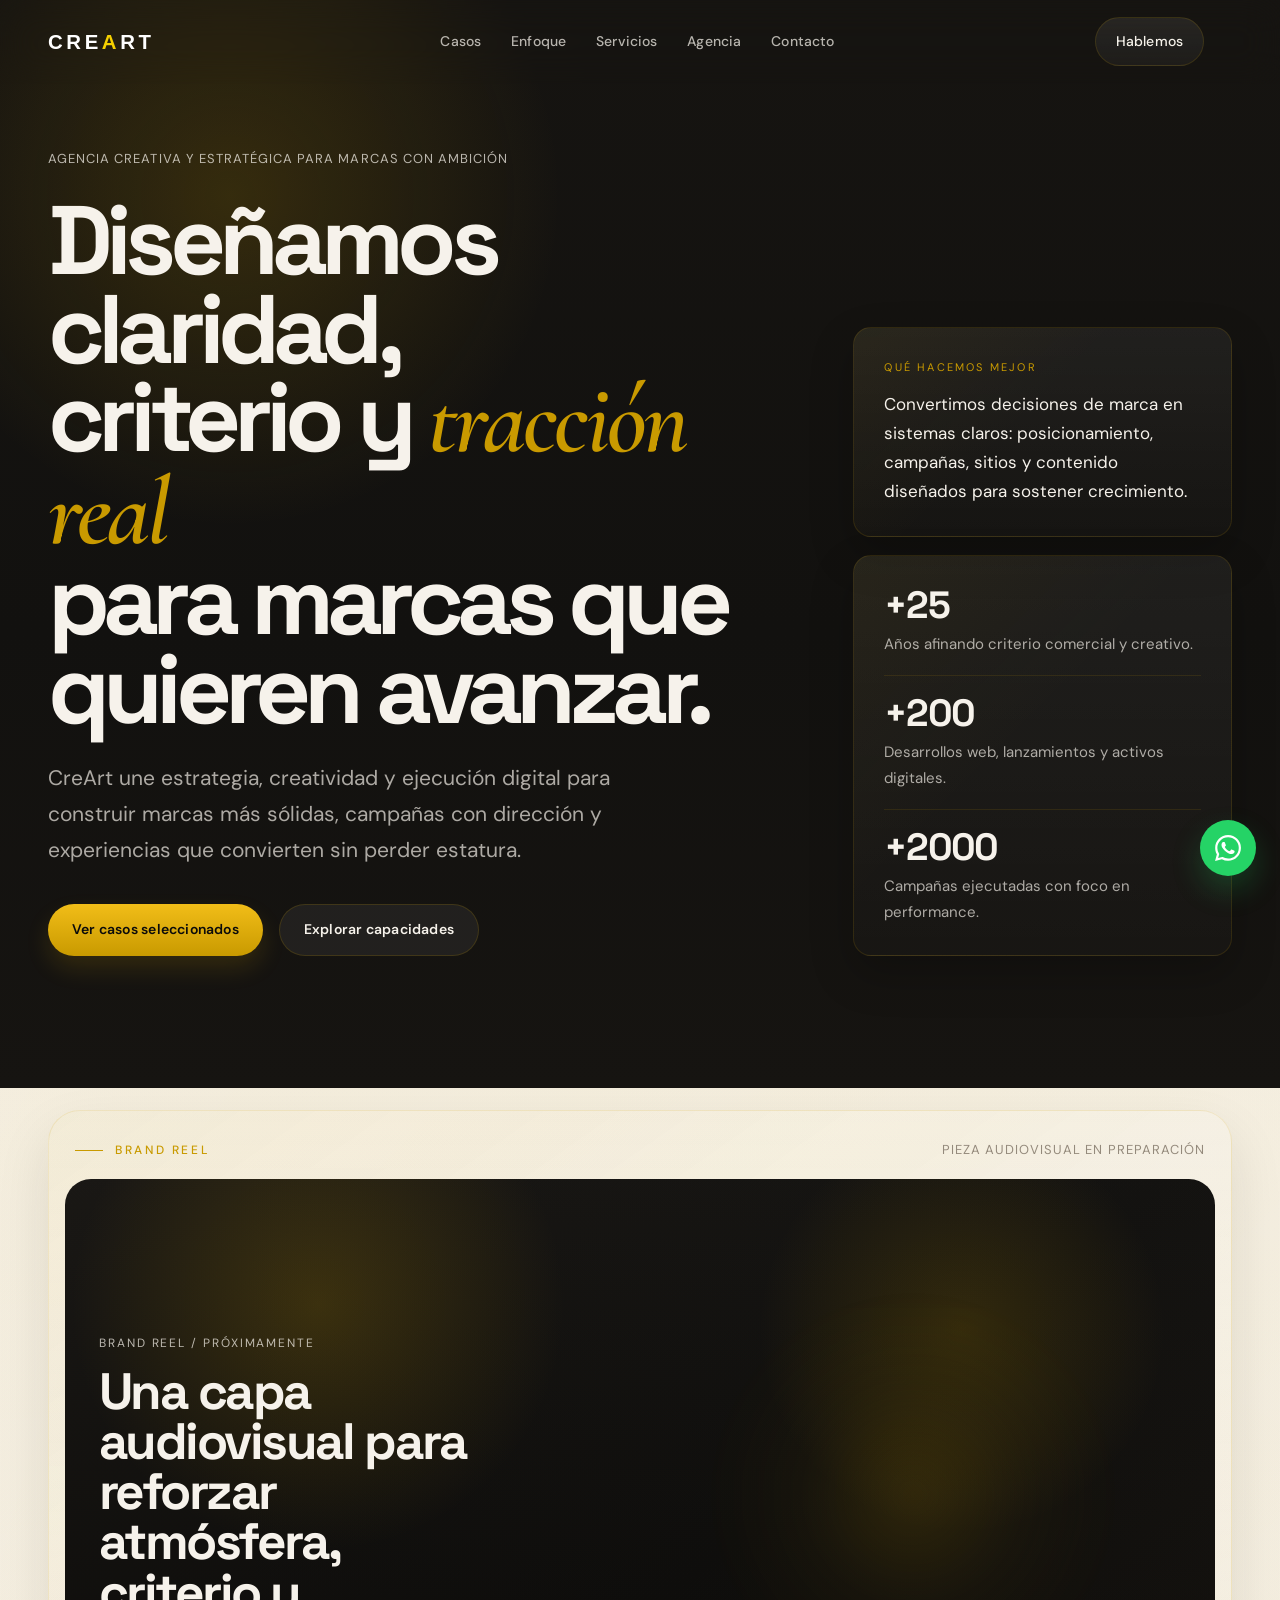
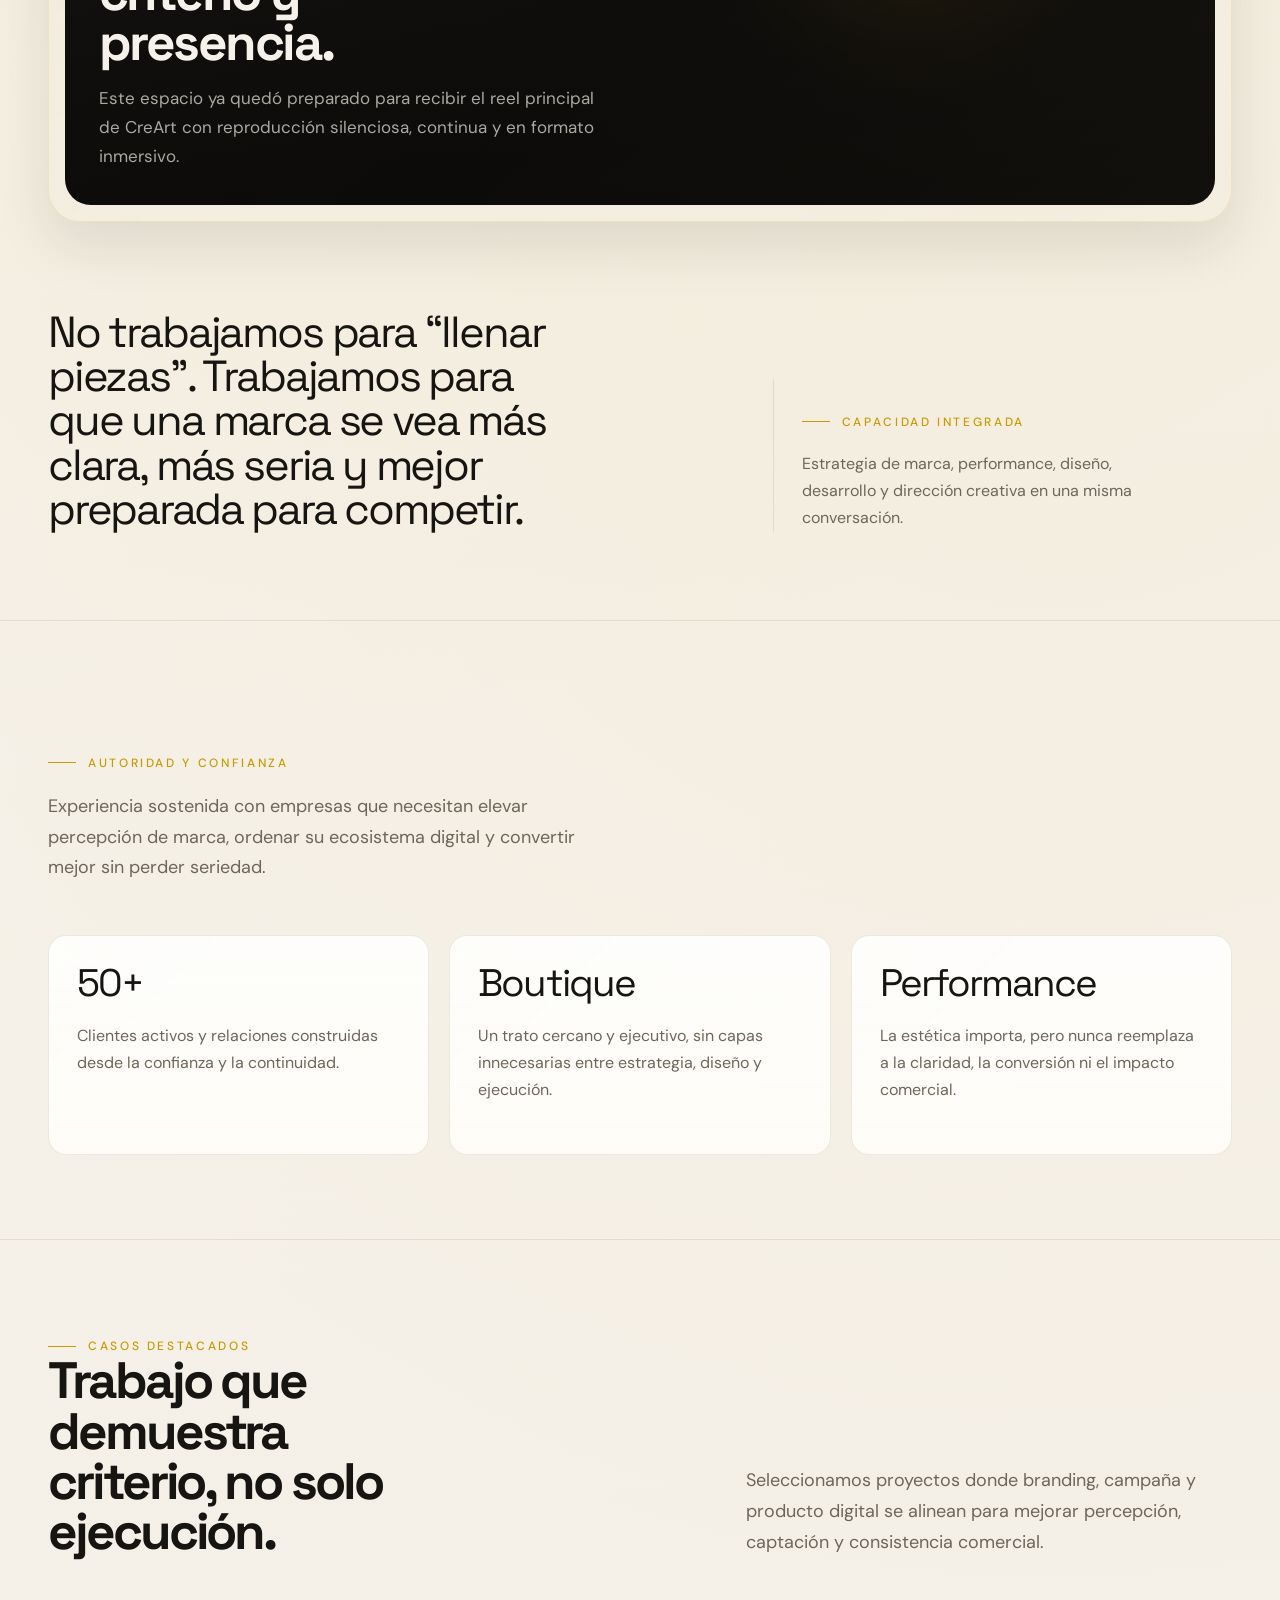
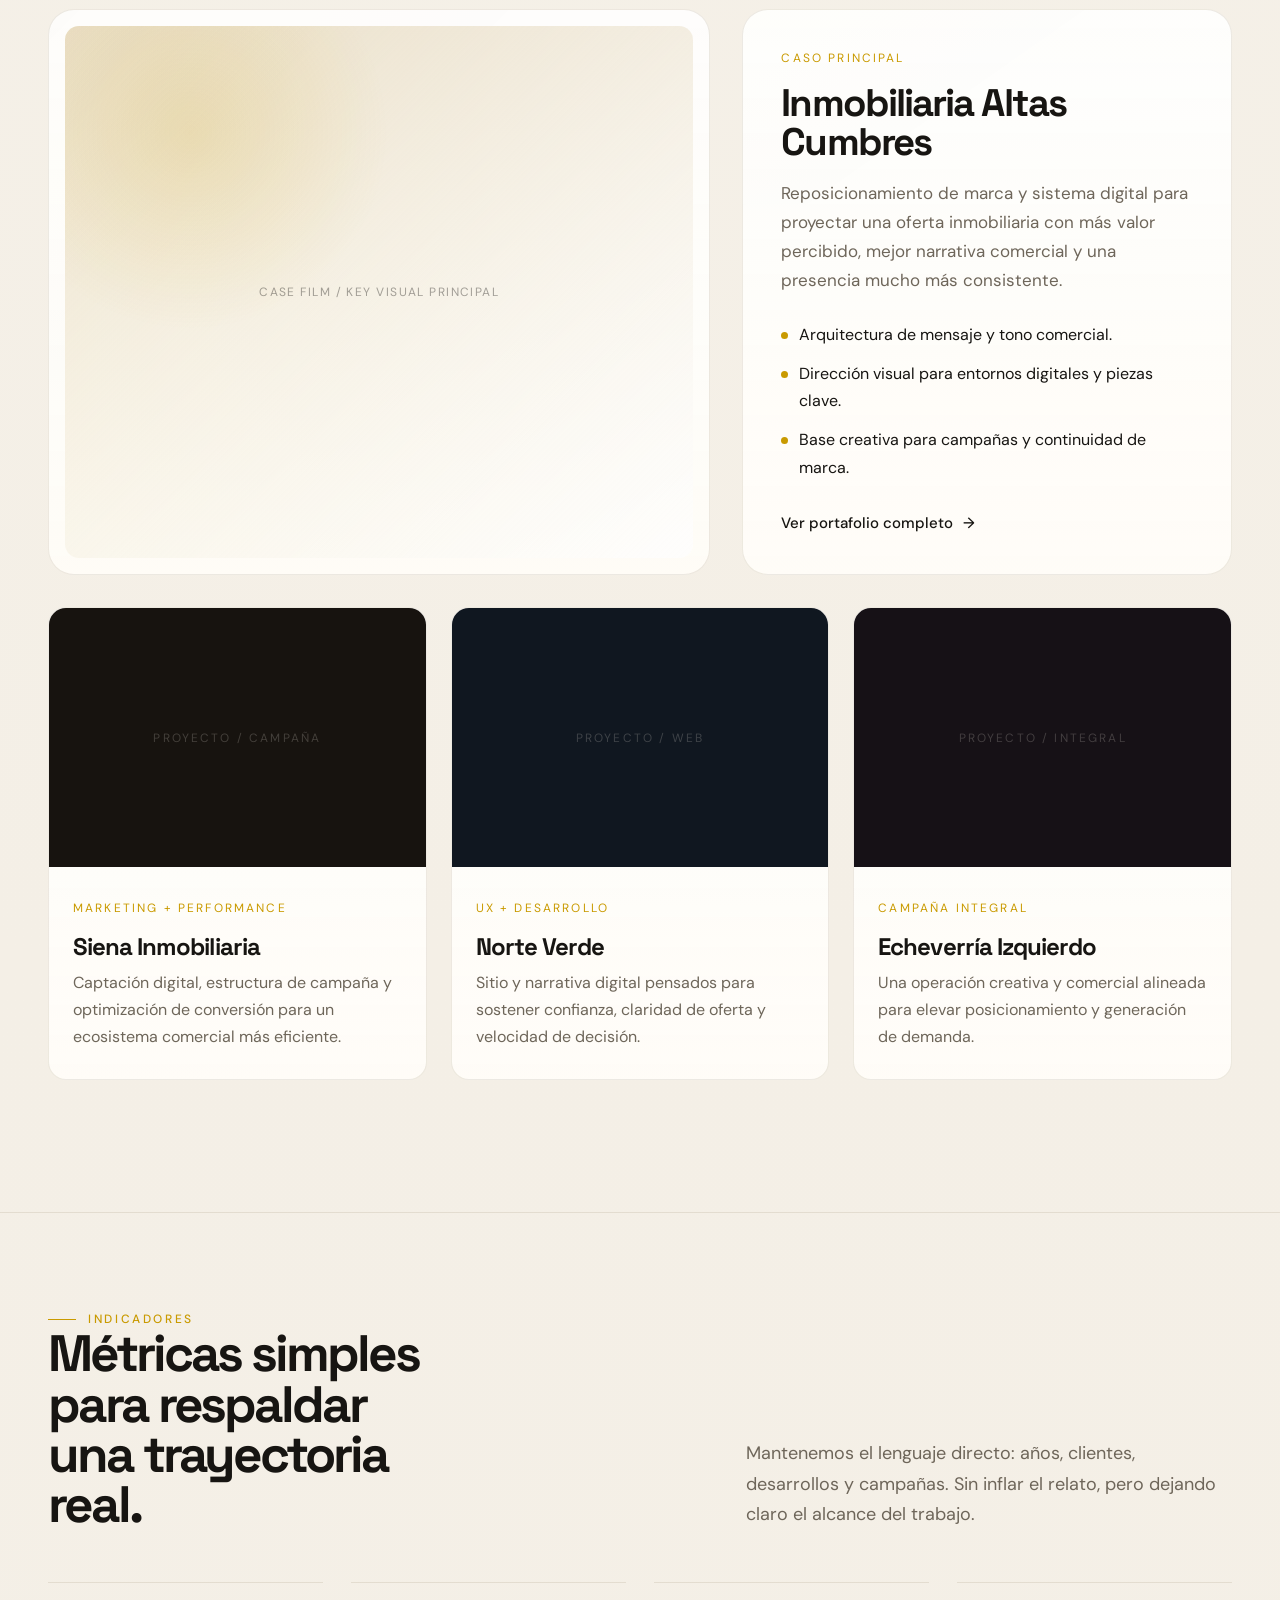
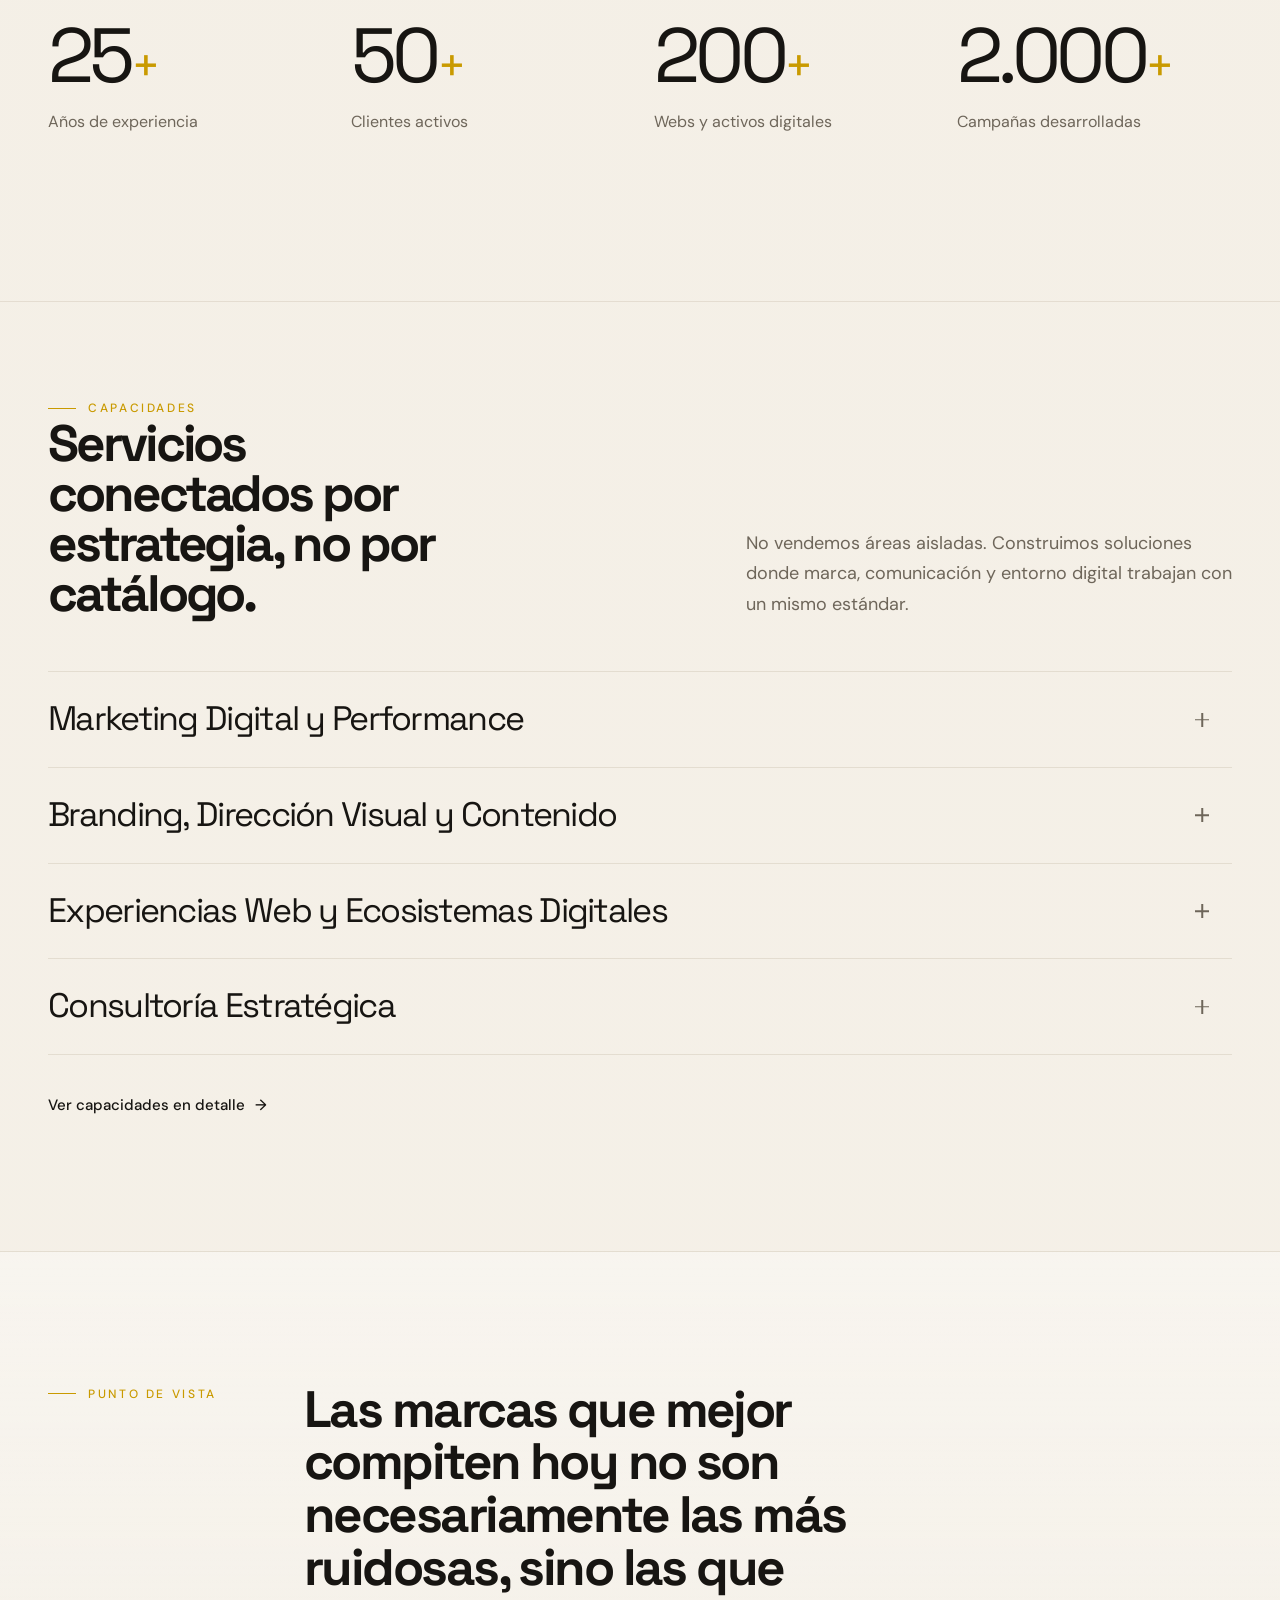
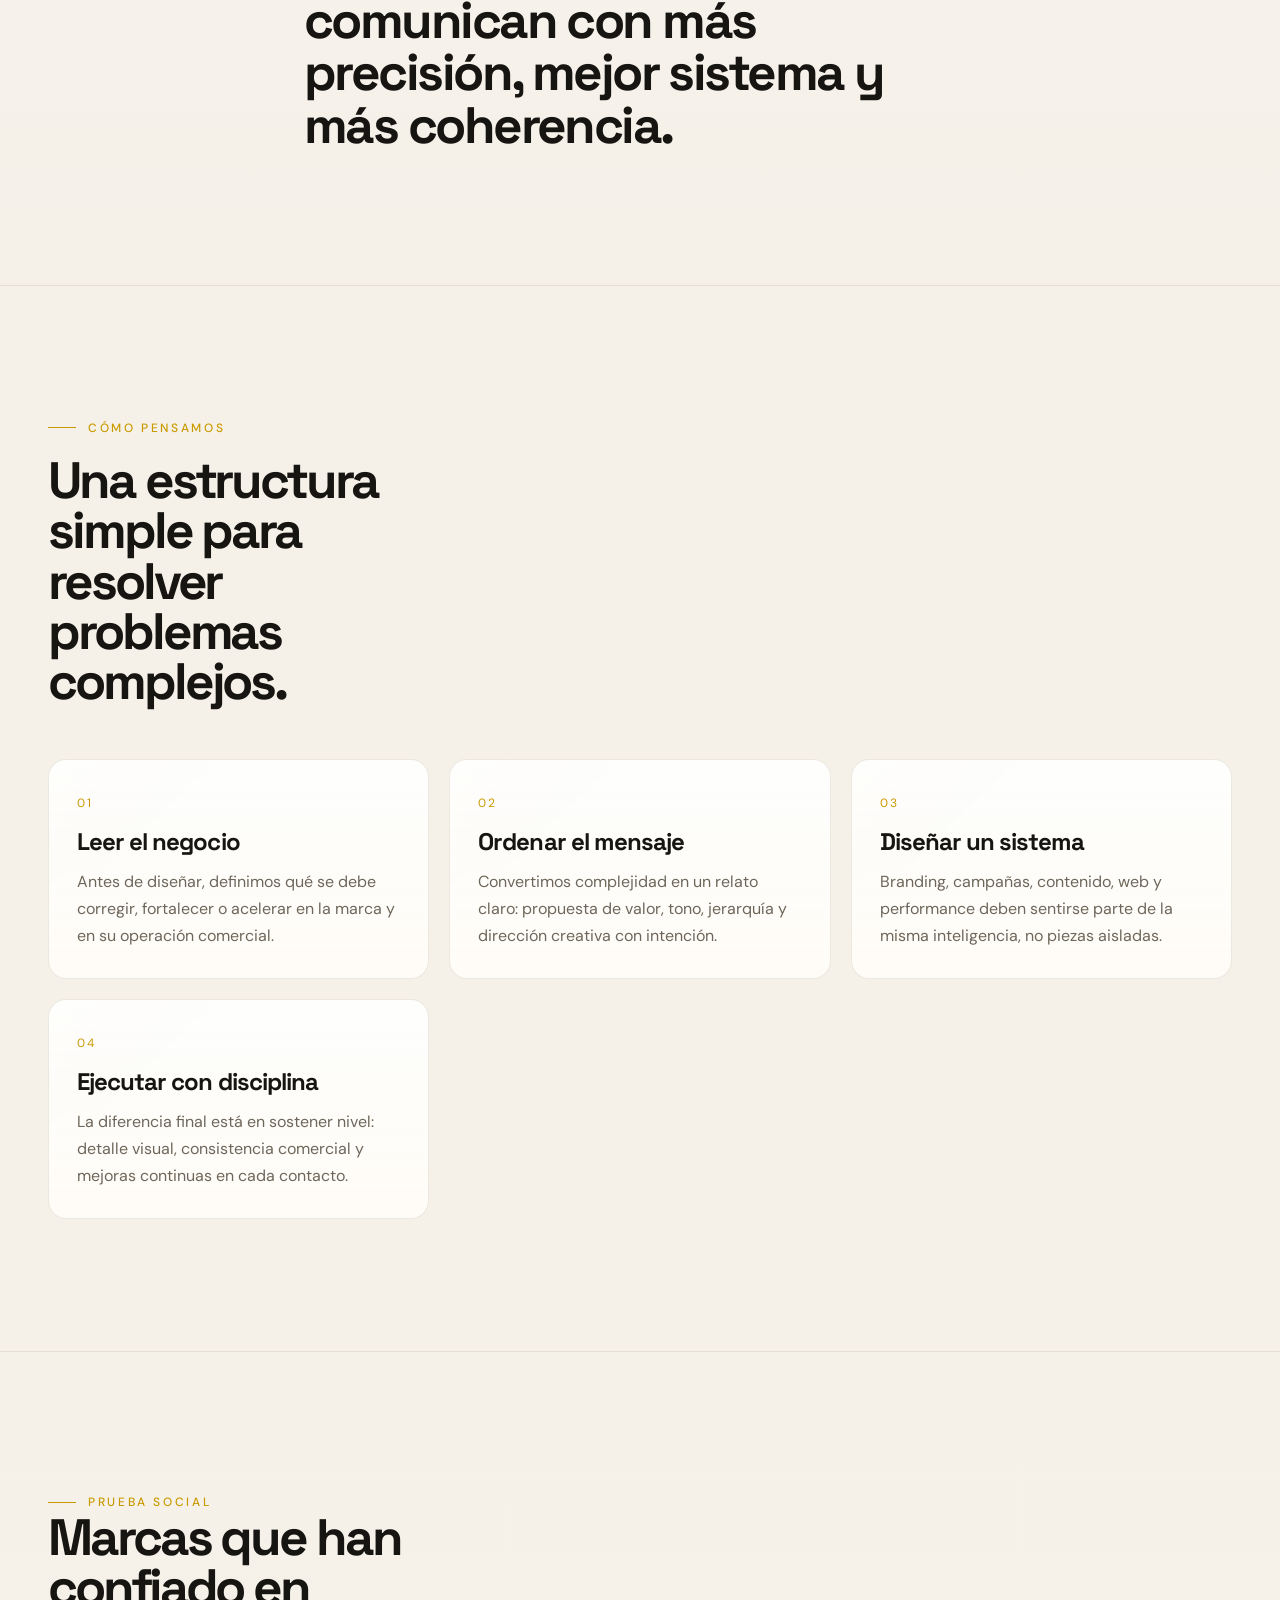
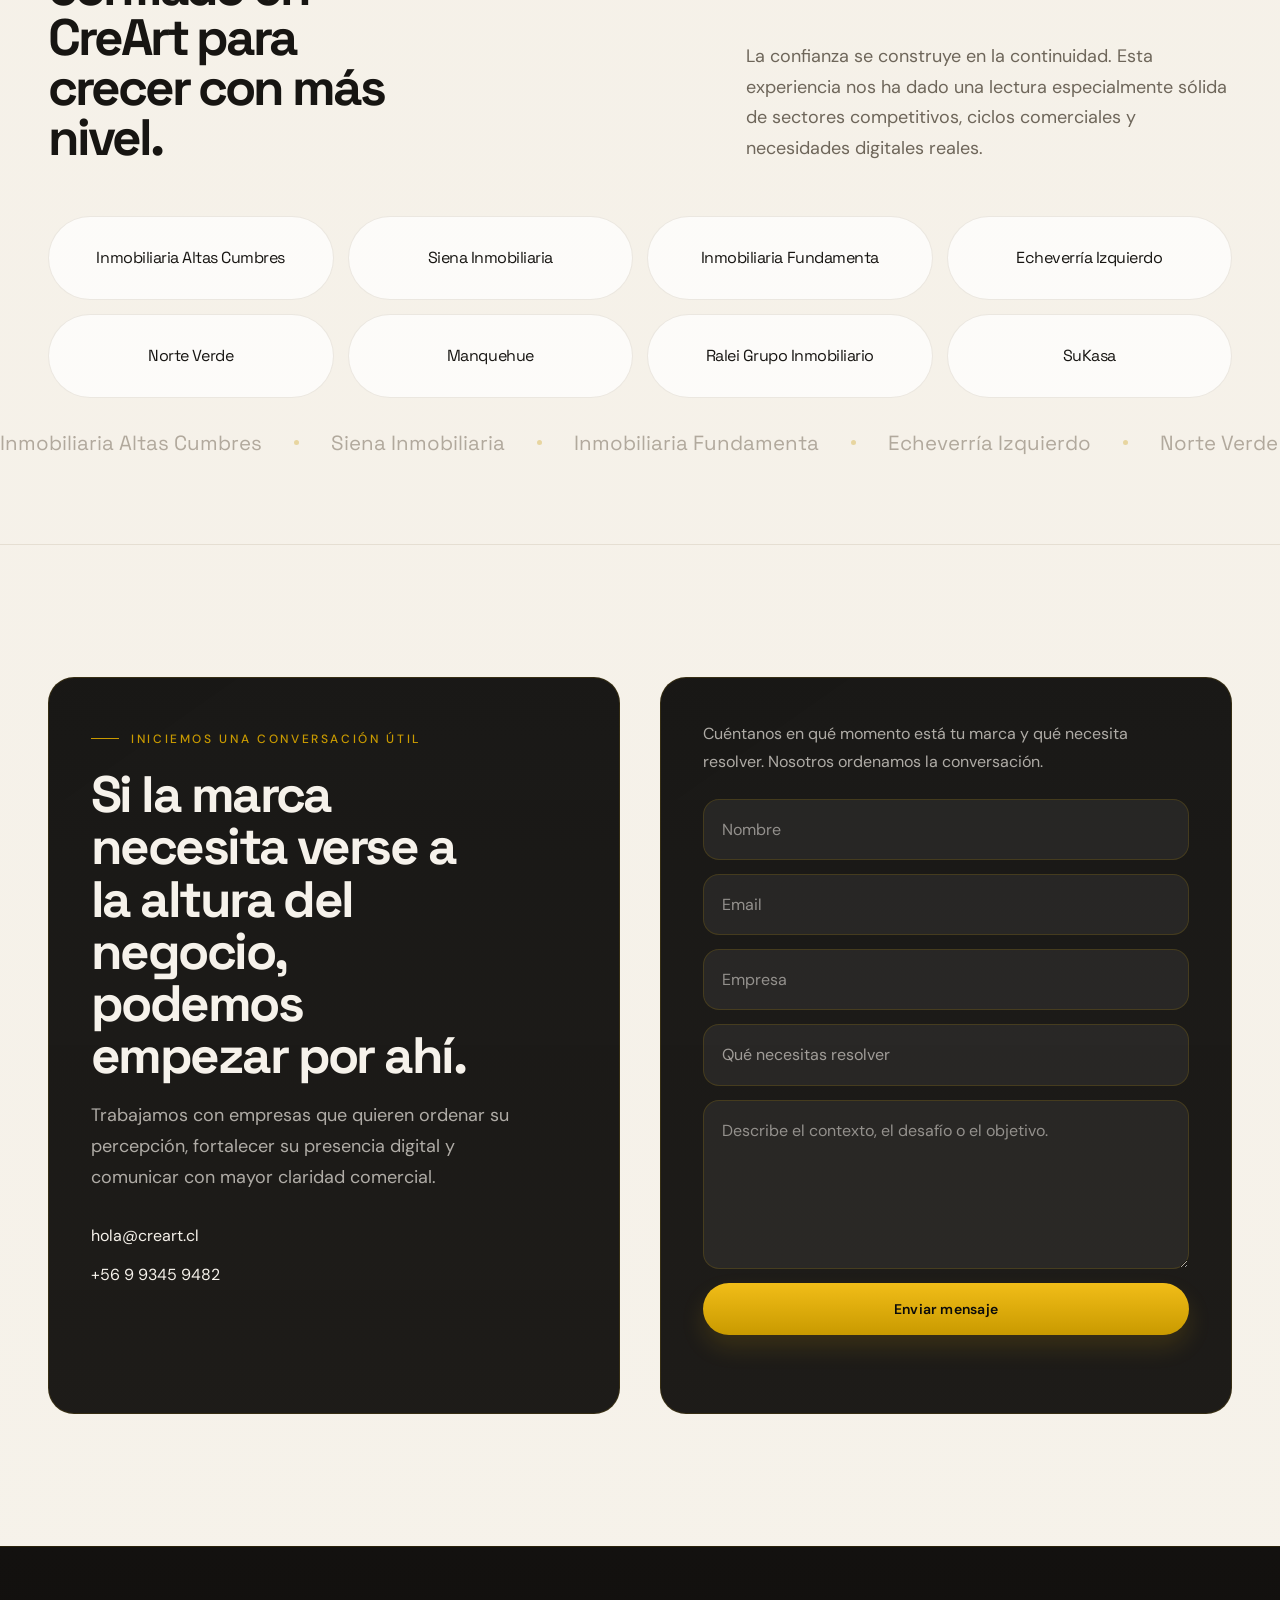
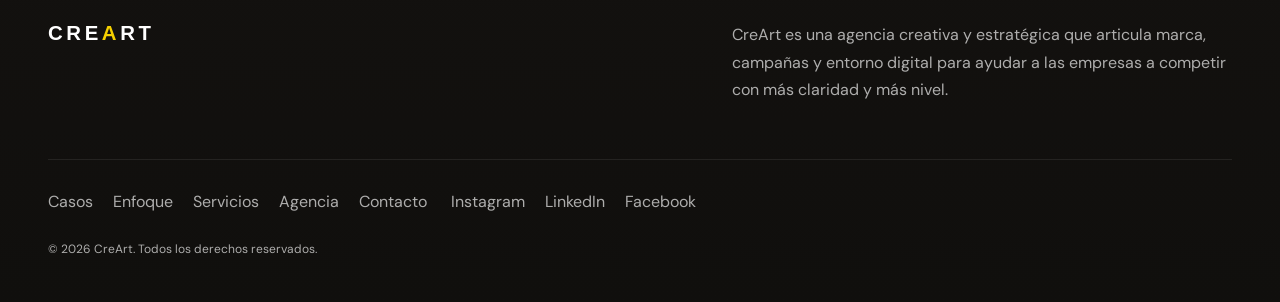
==== commit 76c23739: "Add files via upload" ====
--- a/CreArt/index.html
+++ b/CreArt/index.html
@@ -4,7 +4,7 @@
   <meta charset="UTF-8">
   <meta name="viewport" content="width=device-width, initial-scale=1.0">
   <title>CreArt — Estrategia creativa para marcas que quieren avanzar</title>
-  <meta name="description" content="CreArt es una firma creativa y estratégica especializada en branding, campañas, performance y desarrollo digital para marcas que necesitan crecer con criterio.">
+  <meta name="description" content="CreArt es una agencia creativa y estratégica especializada en branding, campañas, performance y desarrollo digital para marcas que necesitan crecer con criterio.">
   <meta property="og:title" content="CreArt — Estrategia creativa para marcas que quieren avanzar">
   <meta property="og:description" content="Construimos marcas, campañas y experiencias digitales con foco estratégico, impacto comercial y ejecución sólida.">
   <meta property="og:type" content="website">
@@ -27,7 +27,7 @@
         <a href="#trabajo" class="nav__link">Casos</a>
         <a href="#enfoque" class="nav__link">Enfoque</a>
         <a href="servicios.html" class="nav__link">Servicios</a>
-        <a href="nosotros.html" class="nav__link">Firma</a>
+        <a href="nosotros.html" class="nav__link">Agencia</a>
         <a href="contacto.html" class="nav__link">Contacto</a>
       </nav>
       <a href="#contacto" class="nav__cta">Hablemos</a>
@@ -43,7 +43,7 @@
       <a href="#trabajo" class="mobile-menu__link">Casos</a>
       <a href="#enfoque" class="mobile-menu__link">Enfoque</a>
       <a href="servicios.html" class="mobile-menu__link">Servicios</a>
-      <a href="nosotros.html" class="mobile-menu__link">Firma</a>
+      <a href="nosotros.html" class="mobile-menu__link">Agencia</a>
       <a href="contacto.html" class="mobile-menu__link">Contacto</a>
     </nav>
   </div>
@@ -53,7 +53,7 @@
     <section class="hero hero--home">
       <div class="container hero__grid">
         <div class="hero__main">
-          <p class="hero__eyebrow">Firma creativa y estratégica para marcas con ambición</p>
+          <p class="hero__eyebrow">Agencia creativa y estratégica para marcas con ambición</p>
           <h1 class="hero__title">
             <span class="hero__line">Diseñamos claridad,</span>
             <span class="hero__line">criterio y <em>tracción real</em></span>
@@ -85,6 +85,44 @@
             </div>
           </div>
         </aside>
+      </div>
+    </section>
+
+    <section class="video-showcase reveal" aria-labelledby="videoShowcaseTitle">
+      <div class="container">
+        <div class="video-showcase__frame js-video-shell">
+          <div class="video-showcase__header">
+            <span class="section-kicker">Brand reel</span>
+            <p class="video-showcase__meta">Pieza audiovisual en preparación</p>
+          </div>
+
+          <div class="video-showcase__media">
+            <video
+              class="video-showcase__video"
+              autoplay
+              muted
+              loop
+              playsinline
+              preload="metadata"
+              aria-hidden="true"
+            >
+              <!-- Reemplaza o agrega aquí tu video final cuando esté listo -->
+              <!--
+              <source src="assets/video/creart-brand-reel.mp4" type="video/mp4">
+              <source src="assets/video/creart-brand-reel.webm" type="video/webm">
+              -->
+            </video>
+
+            <div class="video-showcase__placeholder">
+              <div class="video-showcase__glow"></div>
+              <div class="video-showcase__copy">
+                <p class="video-showcase__eyebrow">Brand reel / próximamente</p>
+                <h2 id="videoShowcaseTitle" class="video-showcase__title">Una capa audiovisual para reforzar atmósfera, criterio y presencia.</h2>
+                <p class="video-showcase__desc">Este espacio ya quedó preparado para recibir el reel principal de CreArt con reproducción silenciosa, continua y en formato inmersivo.</p>
+              </div>
+            </div>
+          </div>
+        </div>
       </div>
     </section>
 
@@ -448,7 +486,7 @@
           <img src="assets/img/logo-creart.svg" alt="CreArt" class="logo-img">
         </div>
         <div class="footer__copy">
-          <p>CreArt es una firma creativa y estratégica que articula marca, campañas y entorno digital para ayudar a las empresas a competir con más claridad y más nivel.</p>
+          <p>CreArt es una agencia creativa y estratégica que articula marca, campañas y entorno digital para ayudar a las empresas a competir con más claridad y más nivel.</p>
         </div>
       </div>
       <div class="footer__bottom">
@@ -456,7 +494,7 @@
           <a href="#trabajo">Casos</a>
           <a href="#enfoque">Enfoque</a>
           <a href="servicios.html">Servicios</a>
-          <a href="nosotros.html">Firma</a>
+          <a href="nosotros.html">Agencia</a>
           <a href="contacto.html">Contacto</a>
         </div>
         <div class="footer__social">
--- a/CreArt/css/style.css
+++ b/CreArt/css/style.css
@@ -421,6 +421,119 @@
   padding-bottom: var(--section-padding-tight);
 }
 
+.video-showcase {
+  padding: 22px 0 var(--section-padding-tight);
+}
+
+.video-showcase__frame {
+  padding: 16px;
+  border: 1px solid rgba(201, 154, 0, 0.14);
+  border-radius: calc(var(--radius-lg) + 6px);
+  background:
+    linear-gradient(180deg, rgba(255, 255, 255, 0.16), rgba(255, 255, 255, 0.04)),
+    linear-gradient(145deg, rgba(201, 154, 0, 0.06), transparent 52%);
+  box-shadow: 0 24px 54px rgba(33, 26, 17, 0.1);
+}
+
+.video-showcase__header {
+  display: flex;
+  align-items: center;
+  justify-content: space-between;
+  gap: 20px;
+  padding: 12px 10px 18px;
+}
+
+.video-showcase__meta {
+  color: var(--color-text-dim);
+  font-size: 13px;
+  letter-spacing: 0.08em;
+  text-transform: uppercase;
+}
+
+.video-showcase__media {
+  position: relative;
+  overflow: hidden;
+  border-radius: var(--radius-lg);
+  aspect-ratio: 16 / 8.7;
+  background:
+    radial-gradient(circle at 22% 20%, rgba(201, 154, 0, 0.22), transparent 24%),
+    linear-gradient(140deg, #151310 0%, #0f0e0c 58%, #171410 100%);
+}
+
+.video-showcase__video,
+.video-showcase__placeholder {
+  position: absolute;
+  inset: 0;
+  width: 100%;
+  height: 100%;
+}
+
+.video-showcase__video {
+  object-fit: cover;
+  opacity: 0;
+  transition: opacity 0.4s ease;
+}
+
+.video-showcase__frame.has-video .video-showcase__video {
+  opacity: 1;
+}
+
+.video-showcase__frame.has-video .video-showcase__placeholder {
+  opacity: 0;
+  pointer-events: none;
+}
+
+.video-showcase__placeholder {
+  display: grid;
+  align-items: end;
+  padding: 34px;
+  background:
+    radial-gradient(circle at 78% 24%, rgba(201, 154, 0, 0.18), transparent 20%),
+    linear-gradient(180deg, rgba(255, 255, 255, 0.02), rgba(0, 0, 0, 0.24));
+}
+
+.video-showcase__glow {
+  position: absolute;
+  inset: auto 8% 16% auto;
+  width: min(36vw, 420px);
+  height: min(36vw, 420px);
+  border-radius: 50%;
+  background:
+    radial-gradient(circle, rgba(201, 154, 0, 0.26) 0%, rgba(201, 154, 0, 0.06) 38%, transparent 70%);
+  filter: blur(16px);
+  opacity: 0.65;
+}
+
+.video-showcase__copy {
+  position: relative;
+  z-index: 1;
+  max-width: 560px;
+}
+
+.video-showcase__eyebrow {
+  margin-bottom: 14px;
+  color: rgba(246, 242, 235, 0.72);
+  font-size: 12px;
+  letter-spacing: 0.16em;
+  text-transform: uppercase;
+}
+
+.video-showcase__title {
+  color: var(--color-dark-text);
+  font-family: var(--font-heading);
+  font-size: clamp(28px, 4vw, 52px);
+  line-height: 0.98;
+  letter-spacing: -0.05em;
+  max-width: 12ch;
+}
+
+.video-showcase__desc {
+  margin-top: 16px;
+  max-width: 42ch;
+  color: var(--color-dark-muted);
+  font-size: 17px;
+}
+
 .hero-band__grid {
   display: grid;
   grid-template-columns: minmax(0, 1.2fr) minmax(280px, 0.8fr);
@@ -1120,6 +1233,7 @@
 
 @media (max-width: 1180px) {
   .hero__grid,
+  .video-showcase__header,
   .featured-case,
   .contact__shell,
   .section-heading--split,
@@ -1142,6 +1256,10 @@
 
   .page-hero__summary {
     margin-left: 0;
+  }
+
+  .video-showcase__header {
+    align-items: start;
   }
 }
 
@@ -1195,6 +1313,10 @@
   .hero--home {
     min-height: auto;
   }
+
+  .video-showcase__media {
+    aspect-ratio: 16 / 10.5;
+  }
 }
 
 @media (max-width: 640px) {
@@ -1222,6 +1344,7 @@
   .hero-card,
   .proof-card,
   .strategy-card,
+  .video-showcase__placeholder,
   .featured-case__content,
   .contact__intro,
   .contact__panel,
@@ -1243,4 +1366,21 @@
   .contact__block p {
     font-size: 18px;
   }
-}
+
+  .video-showcase__frame {
+    padding: 12px;
+  }
+
+  .video-showcase__header {
+    padding: 10px 8px 14px;
+    gap: 10px;
+  }
+
+  .video-showcase__media {
+    aspect-ratio: 4 / 3.2;
+  }
+
+  .video-showcase__title {
+    max-width: 10ch;
+  }
+}
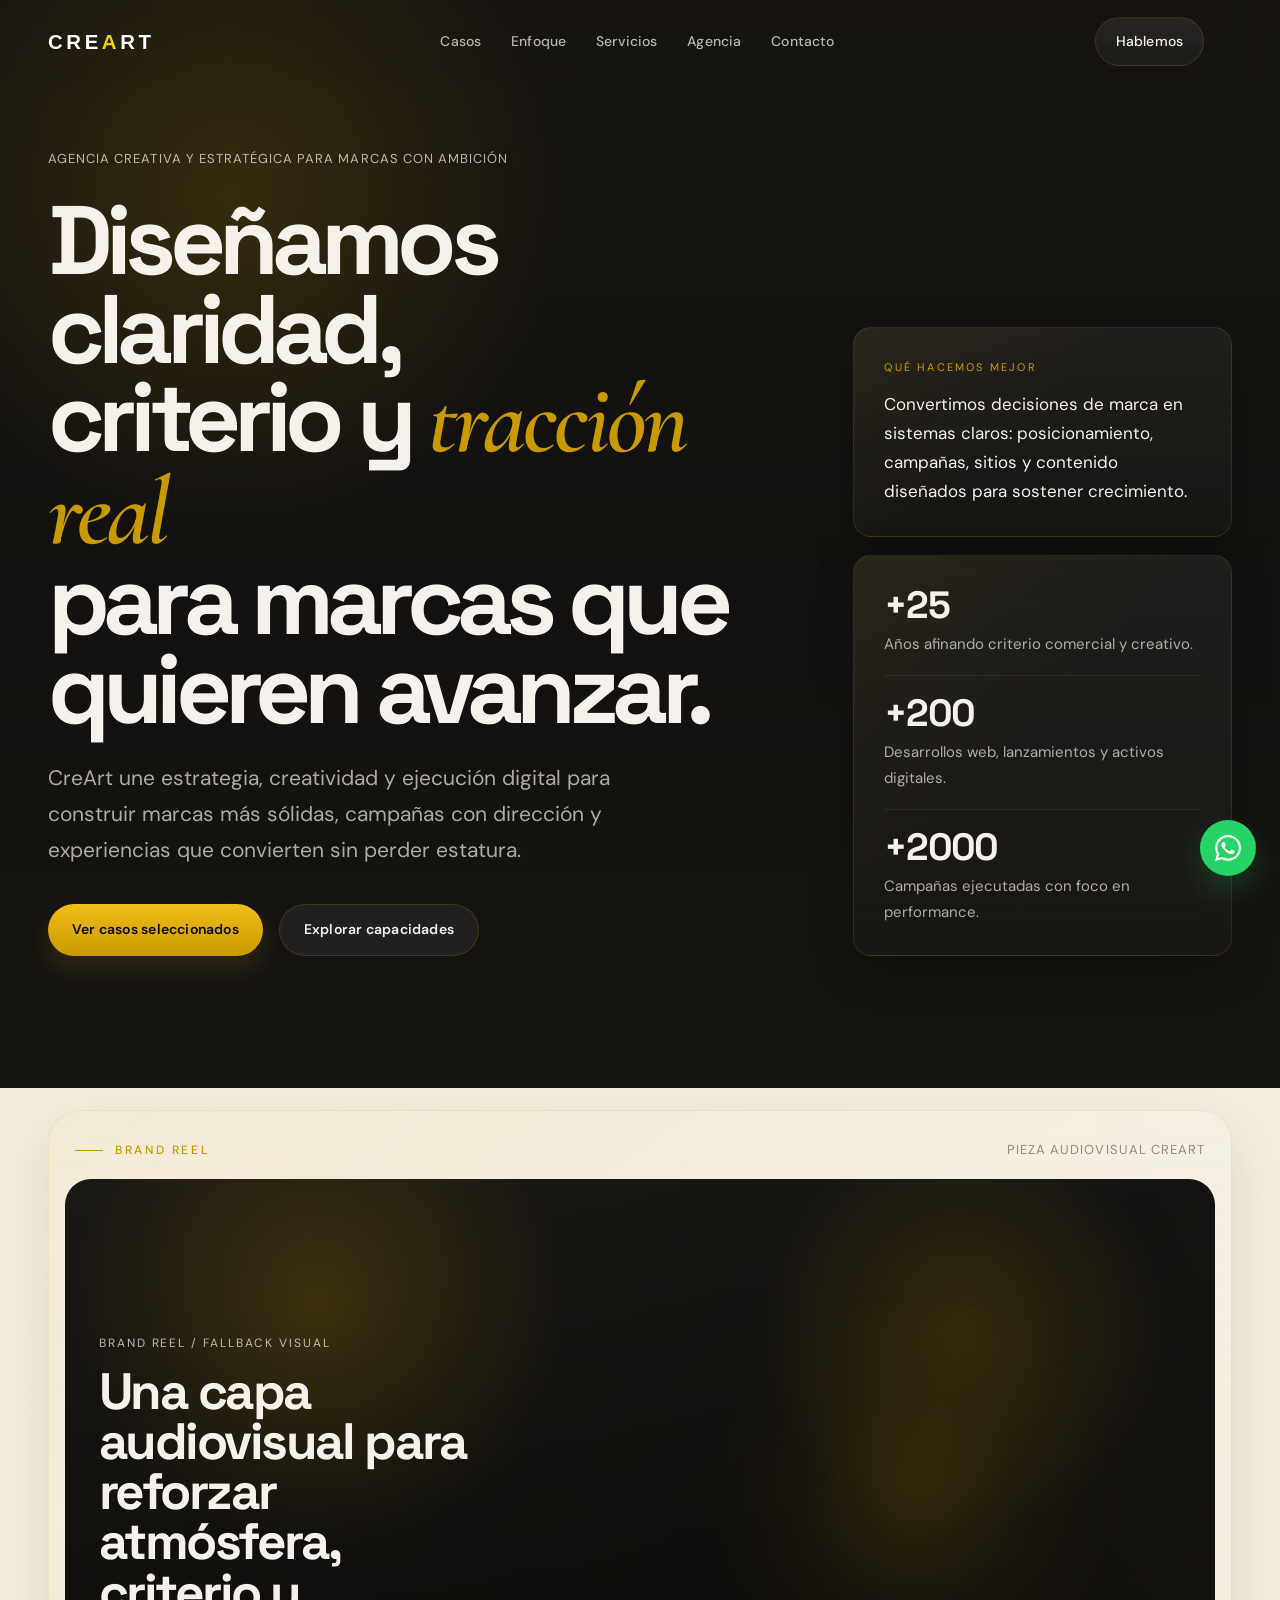
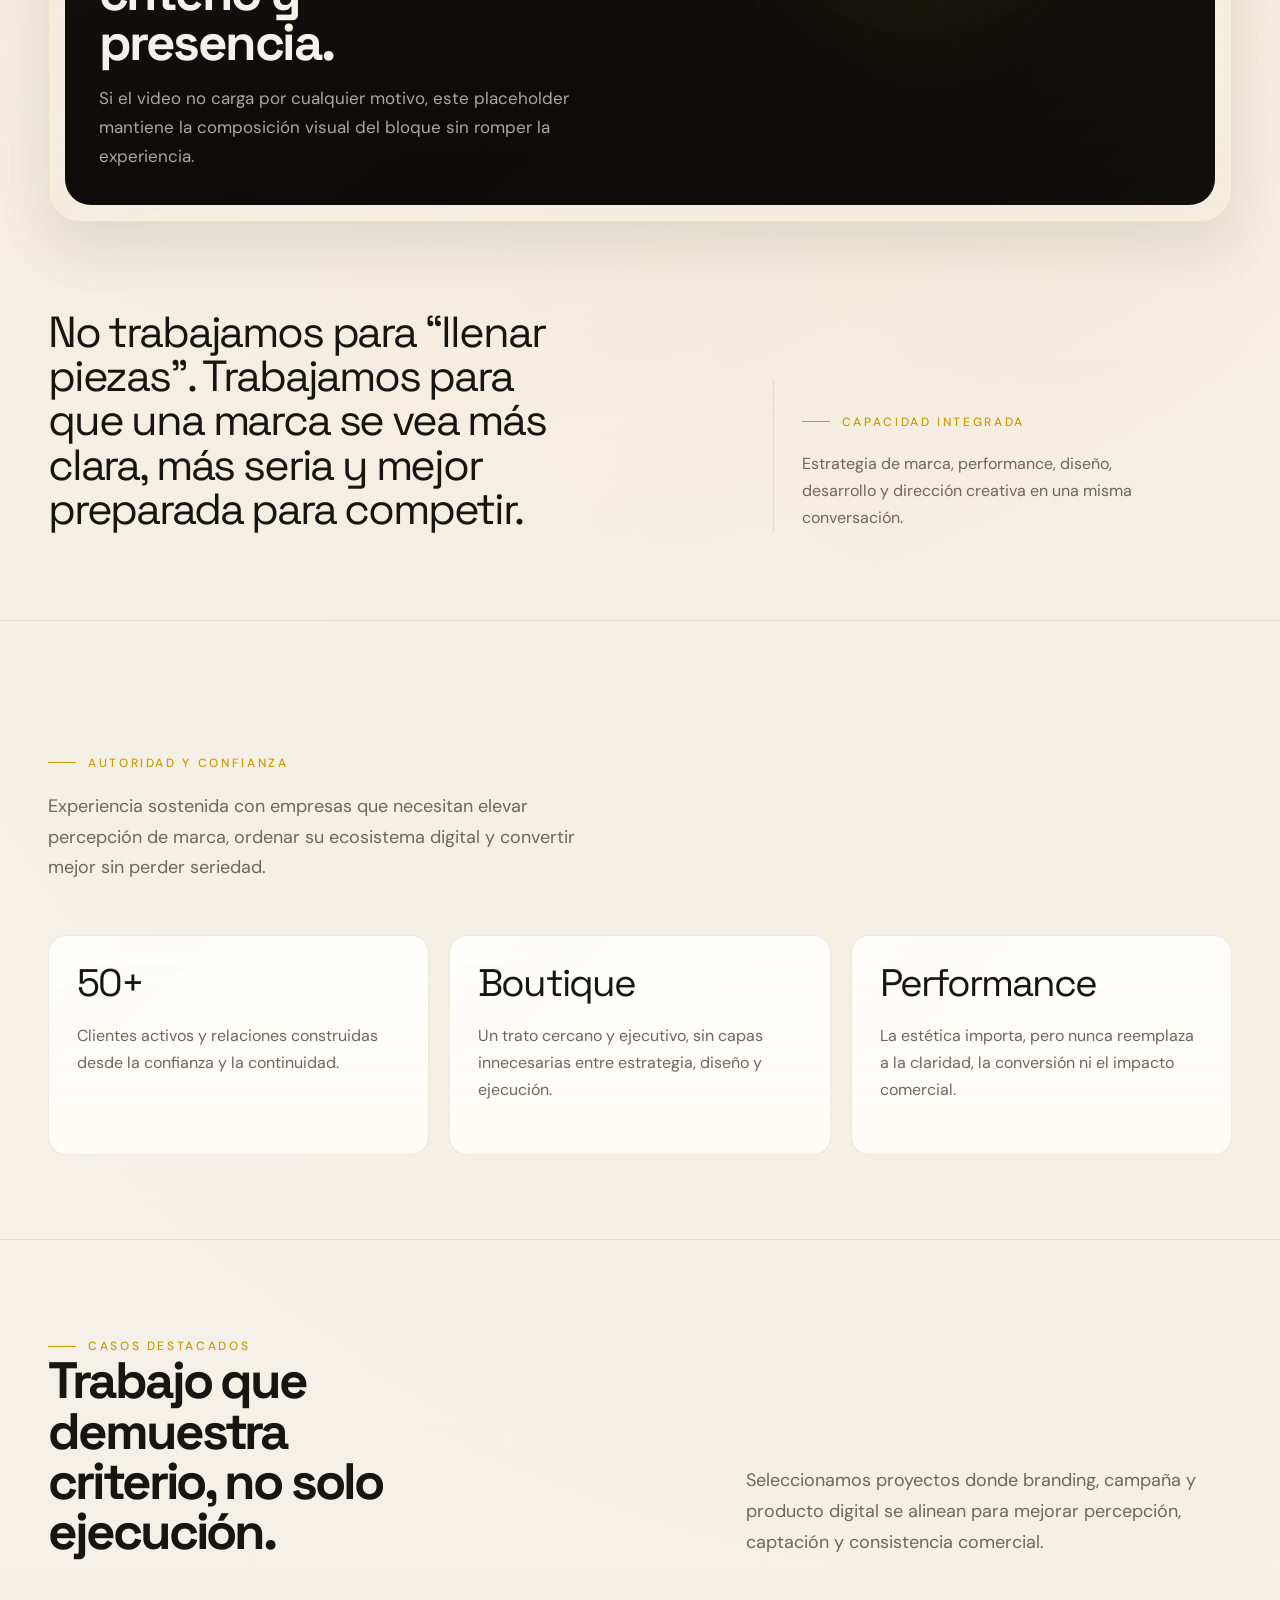
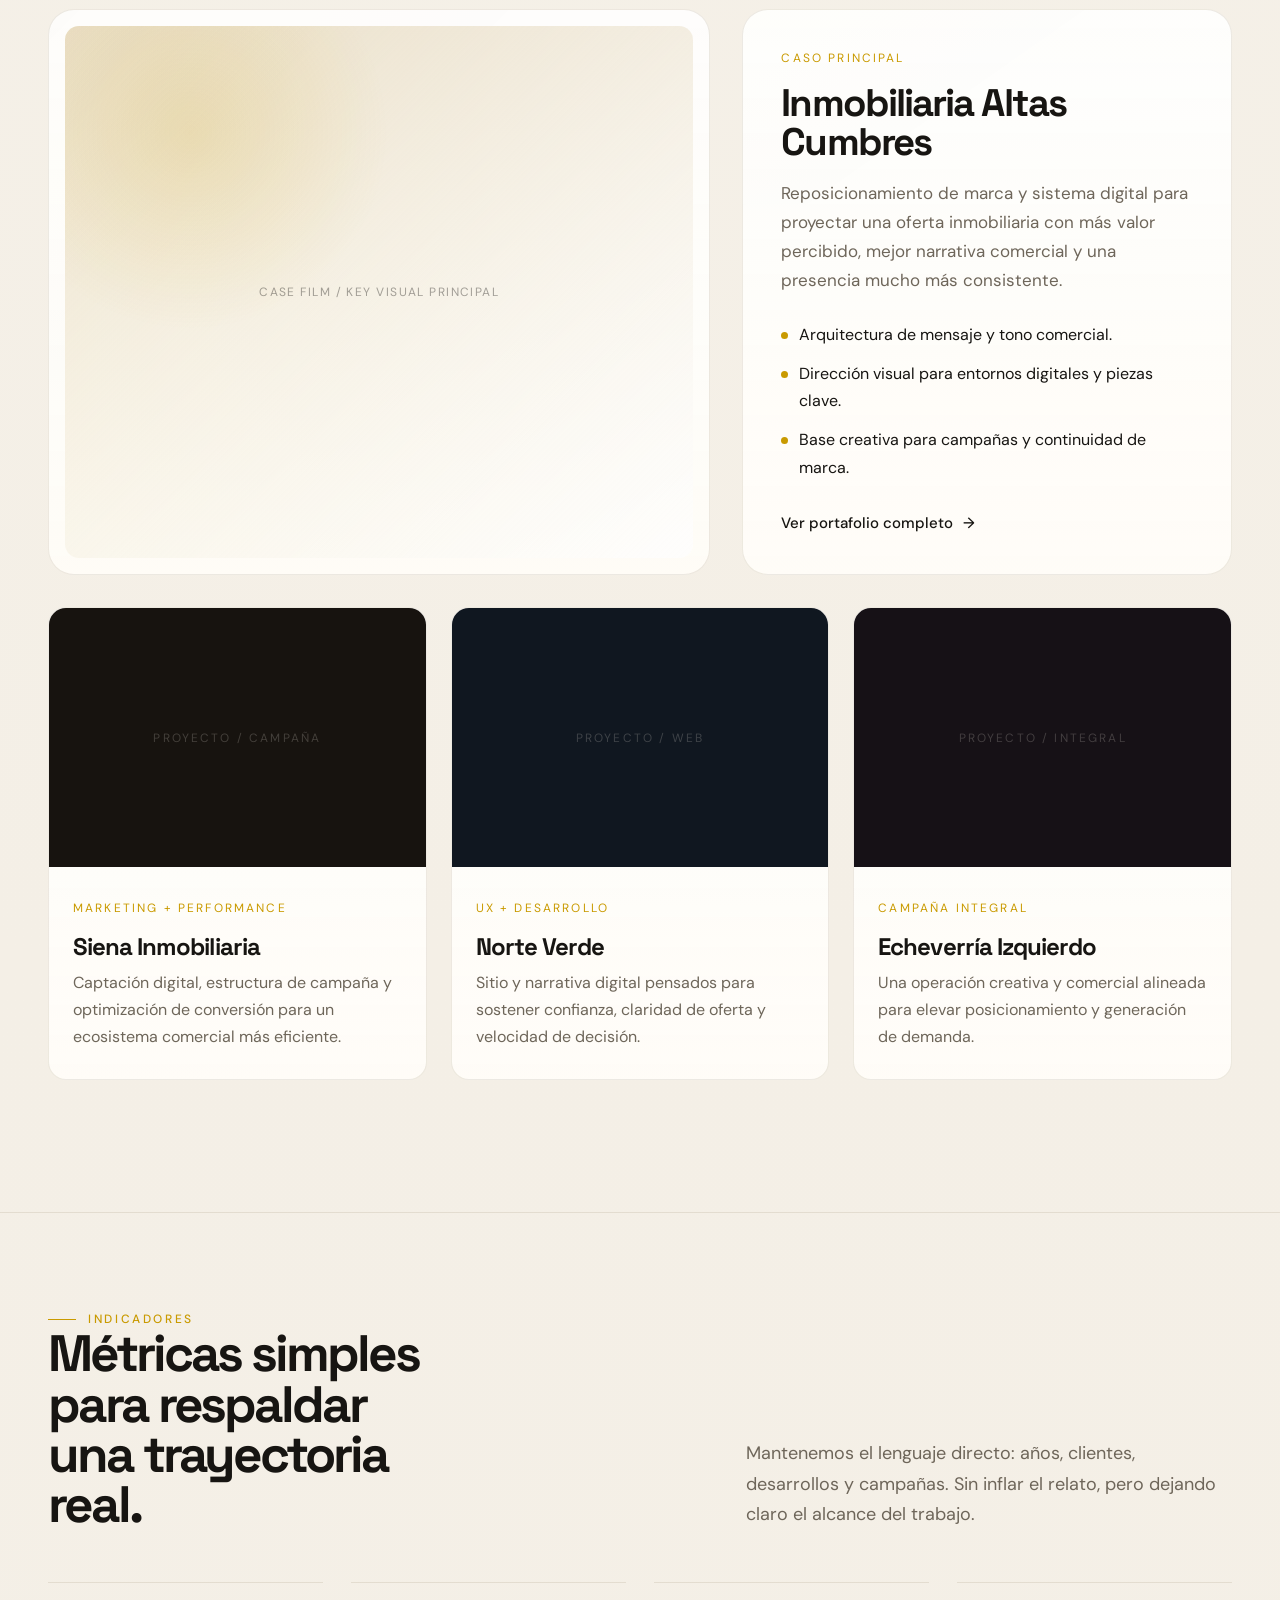
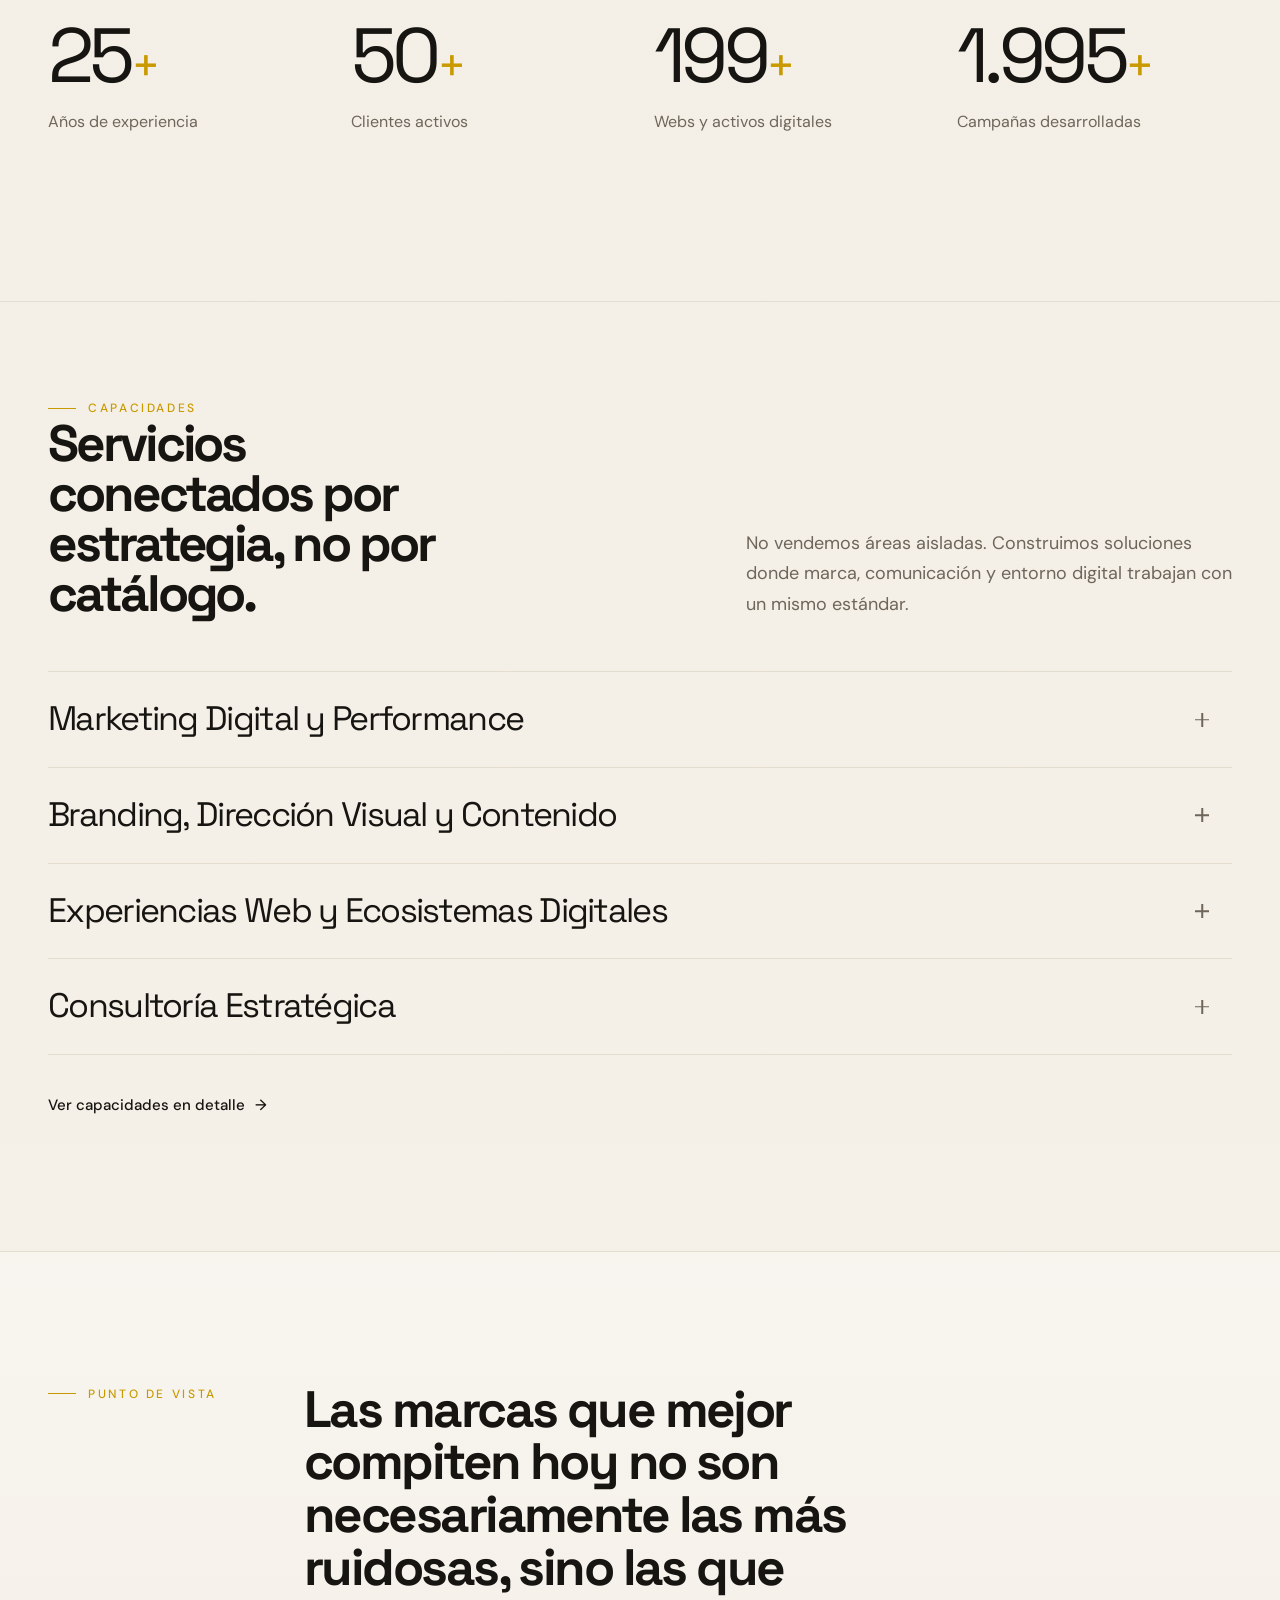
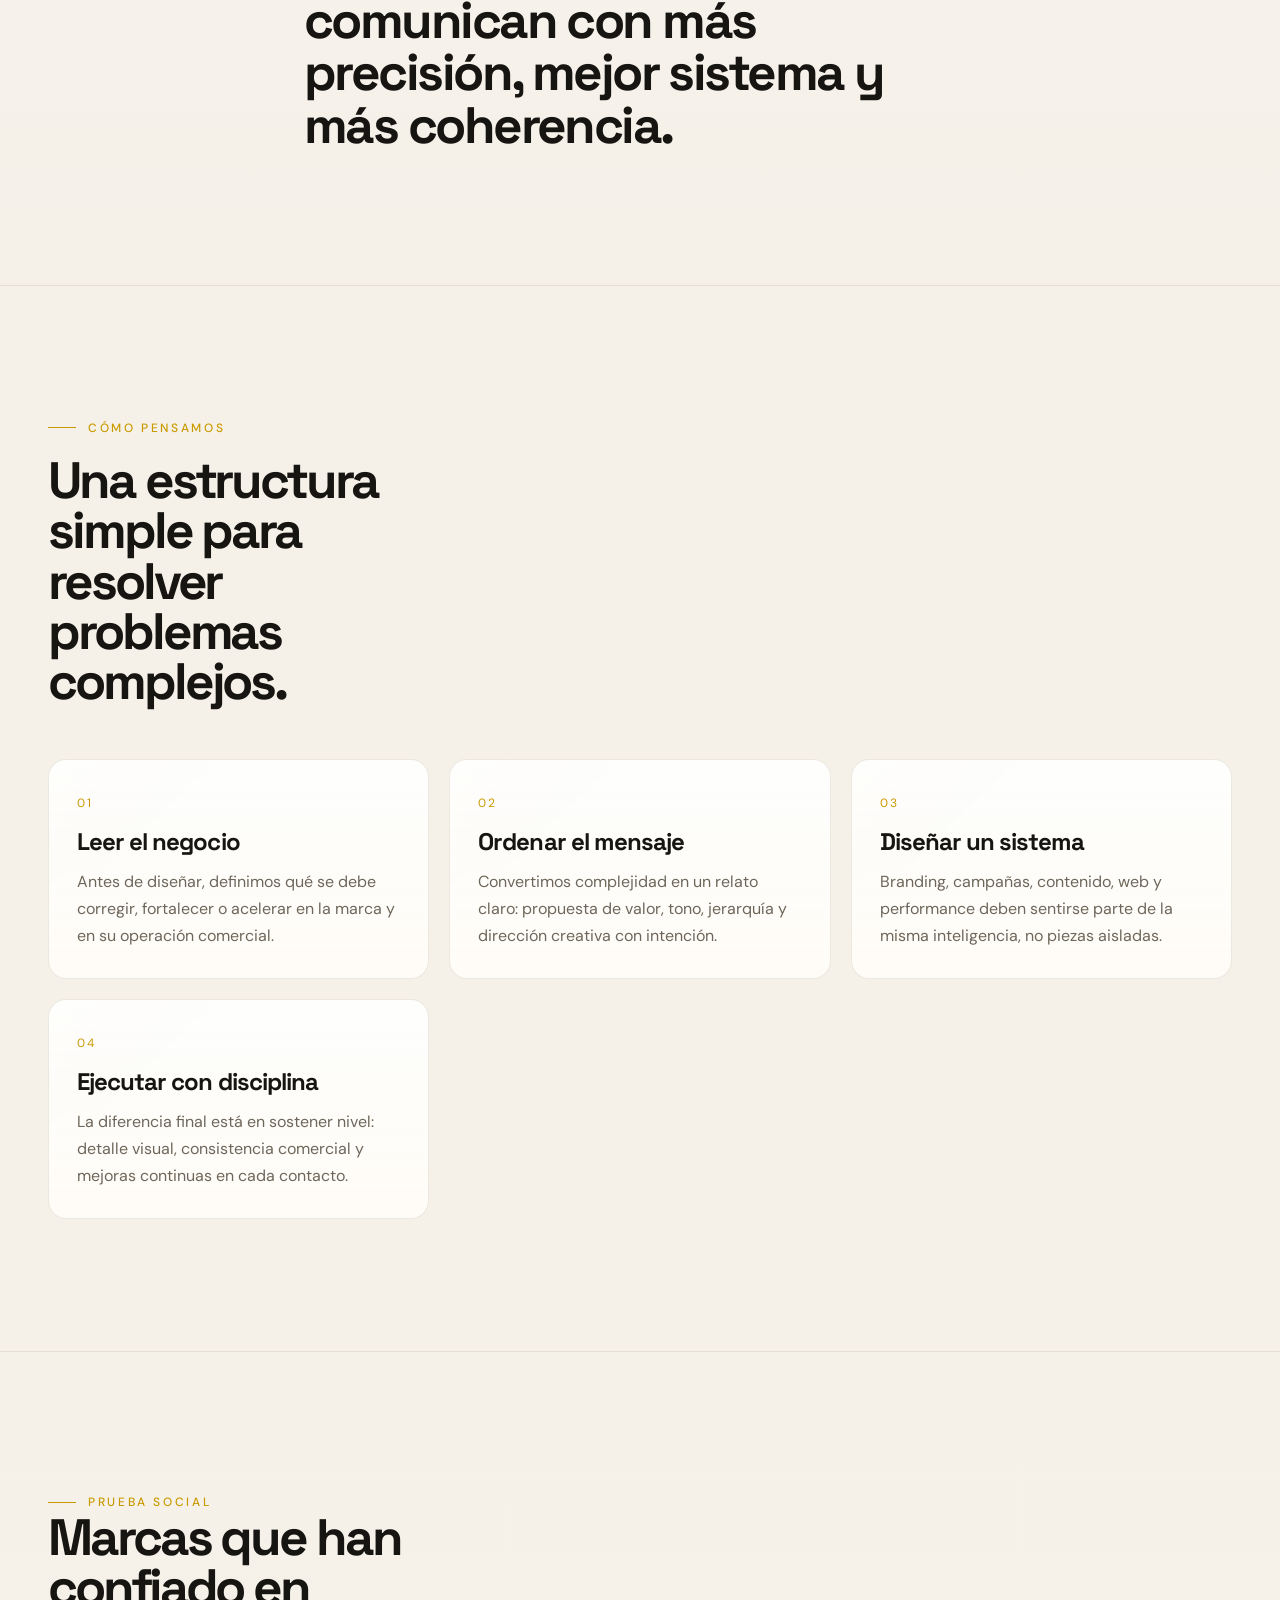
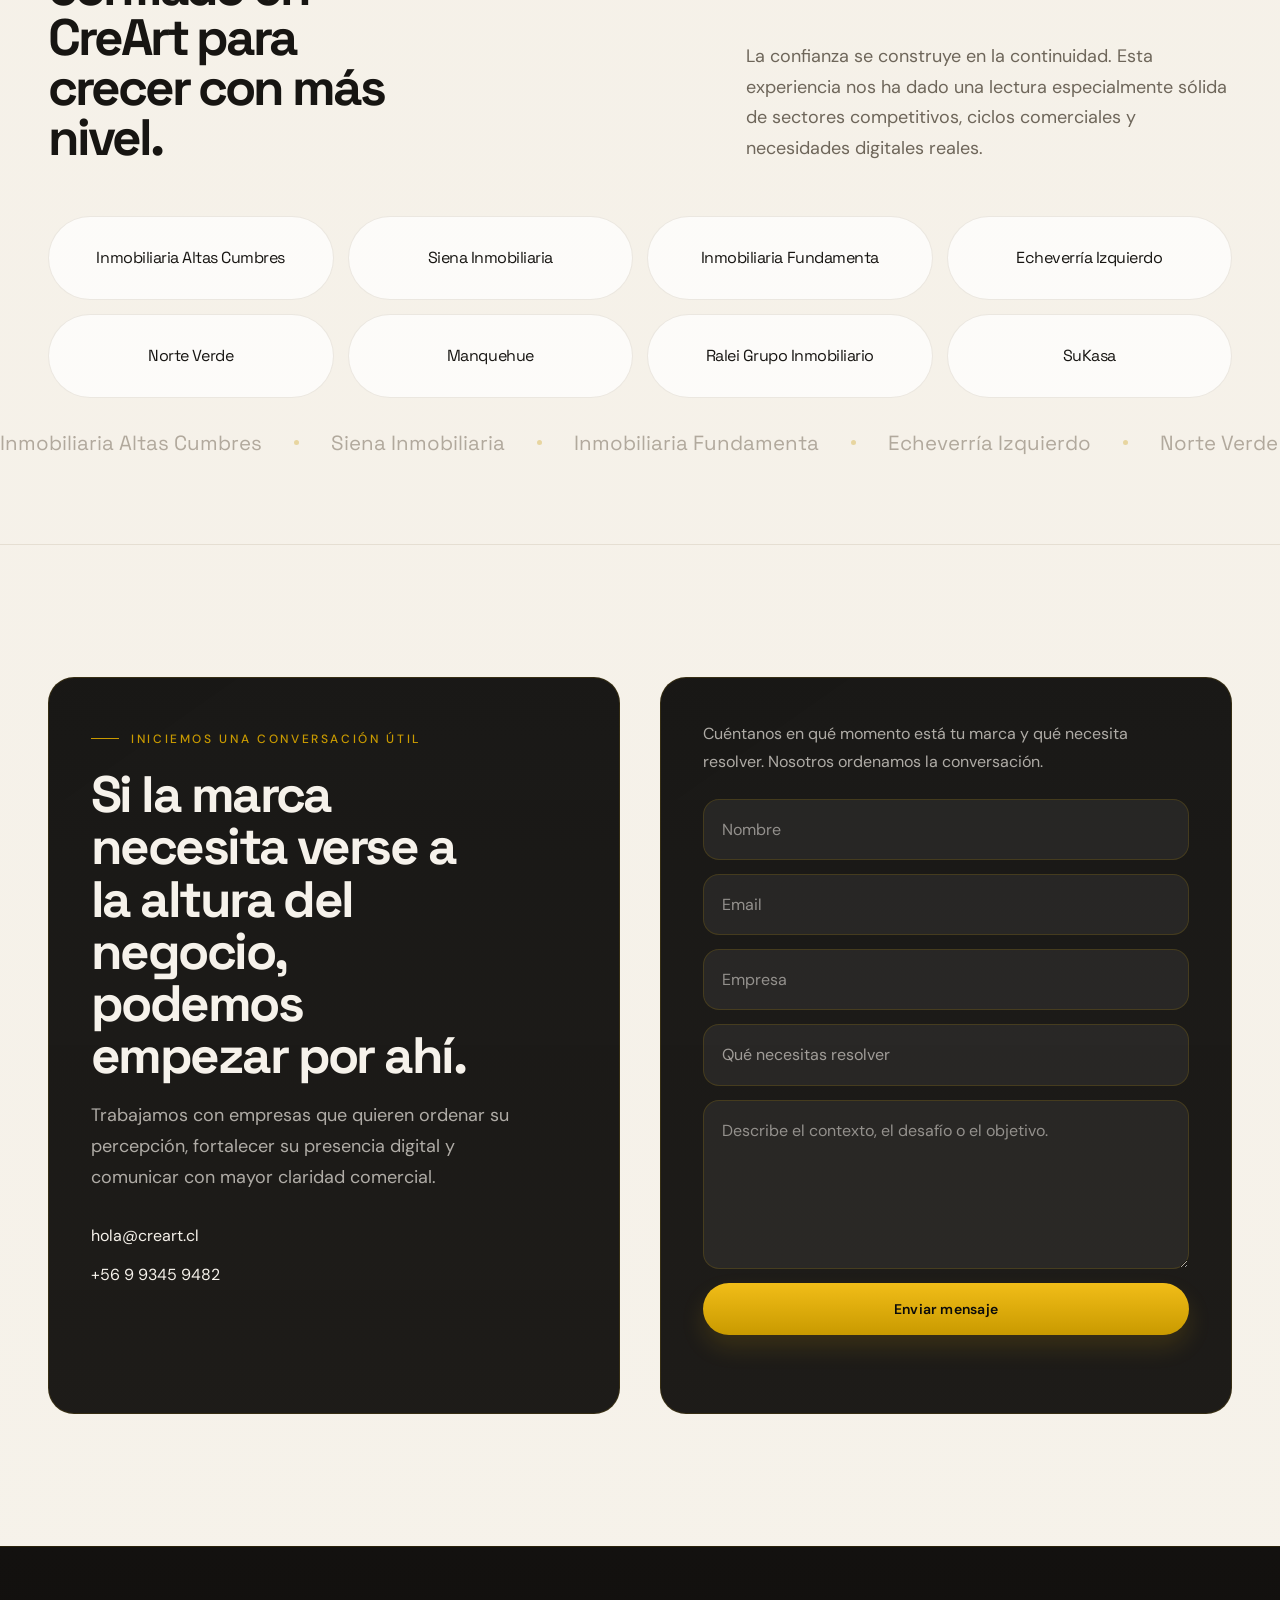
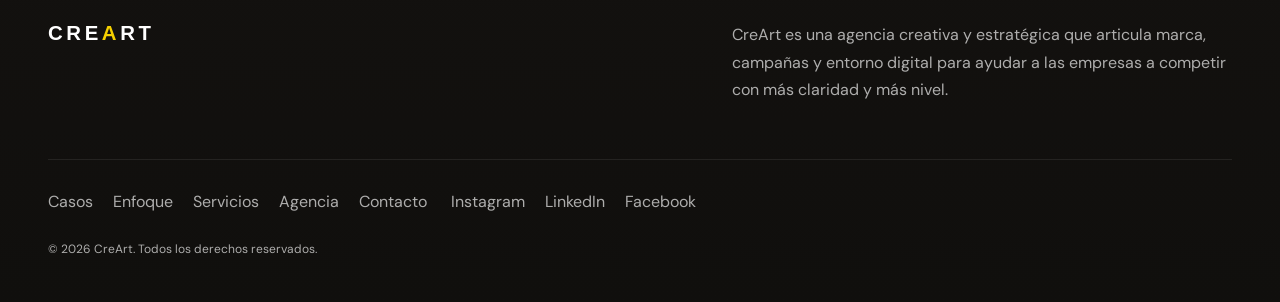
==== commit e595828a: "Add files via upload" ====
--- a/CreArt/index.html
+++ b/CreArt/index.html
@@ -93,7 +93,7 @@
         <div class="video-showcase__frame js-video-shell">
           <div class="video-showcase__header">
             <span class="section-kicker">Brand reel</span>
-            <p class="video-showcase__meta">Pieza audiovisual en preparación</p>
+            <p class="video-showcase__meta">Pieza audiovisual CreArt</p>
           </div>
 
           <div class="video-showcase__media">
@@ -106,19 +106,15 @@
               preload="metadata"
               aria-hidden="true"
             >
-              <!-- Reemplaza o agrega aquí tu video final cuando esté listo -->
-              <!--
-              <source src="assets/video/creart-brand-reel.mp4" type="video/mp4">
-              <source src="assets/video/creart-brand-reel.webm" type="video/webm">
-              -->
+              <source src="assets/video/Video%201.mp4" type="video/mp4">
             </video>
 
             <div class="video-showcase__placeholder">
               <div class="video-showcase__glow"></div>
               <div class="video-showcase__copy">
-                <p class="video-showcase__eyebrow">Brand reel / próximamente</p>
+                <p class="video-showcase__eyebrow">Brand reel / fallback visual</p>
                 <h2 id="videoShowcaseTitle" class="video-showcase__title">Una capa audiovisual para reforzar atmósfera, criterio y presencia.</h2>
-                <p class="video-showcase__desc">Este espacio ya quedó preparado para recibir el reel principal de CreArt con reproducción silenciosa, continua y en formato inmersivo.</p>
+                <p class="video-showcase__desc">Si el video no carga por cualquier motivo, este placeholder mantiene la composición visual del bloque sin romper la experiencia.</p>
               </div>
             </div>
           </div>
